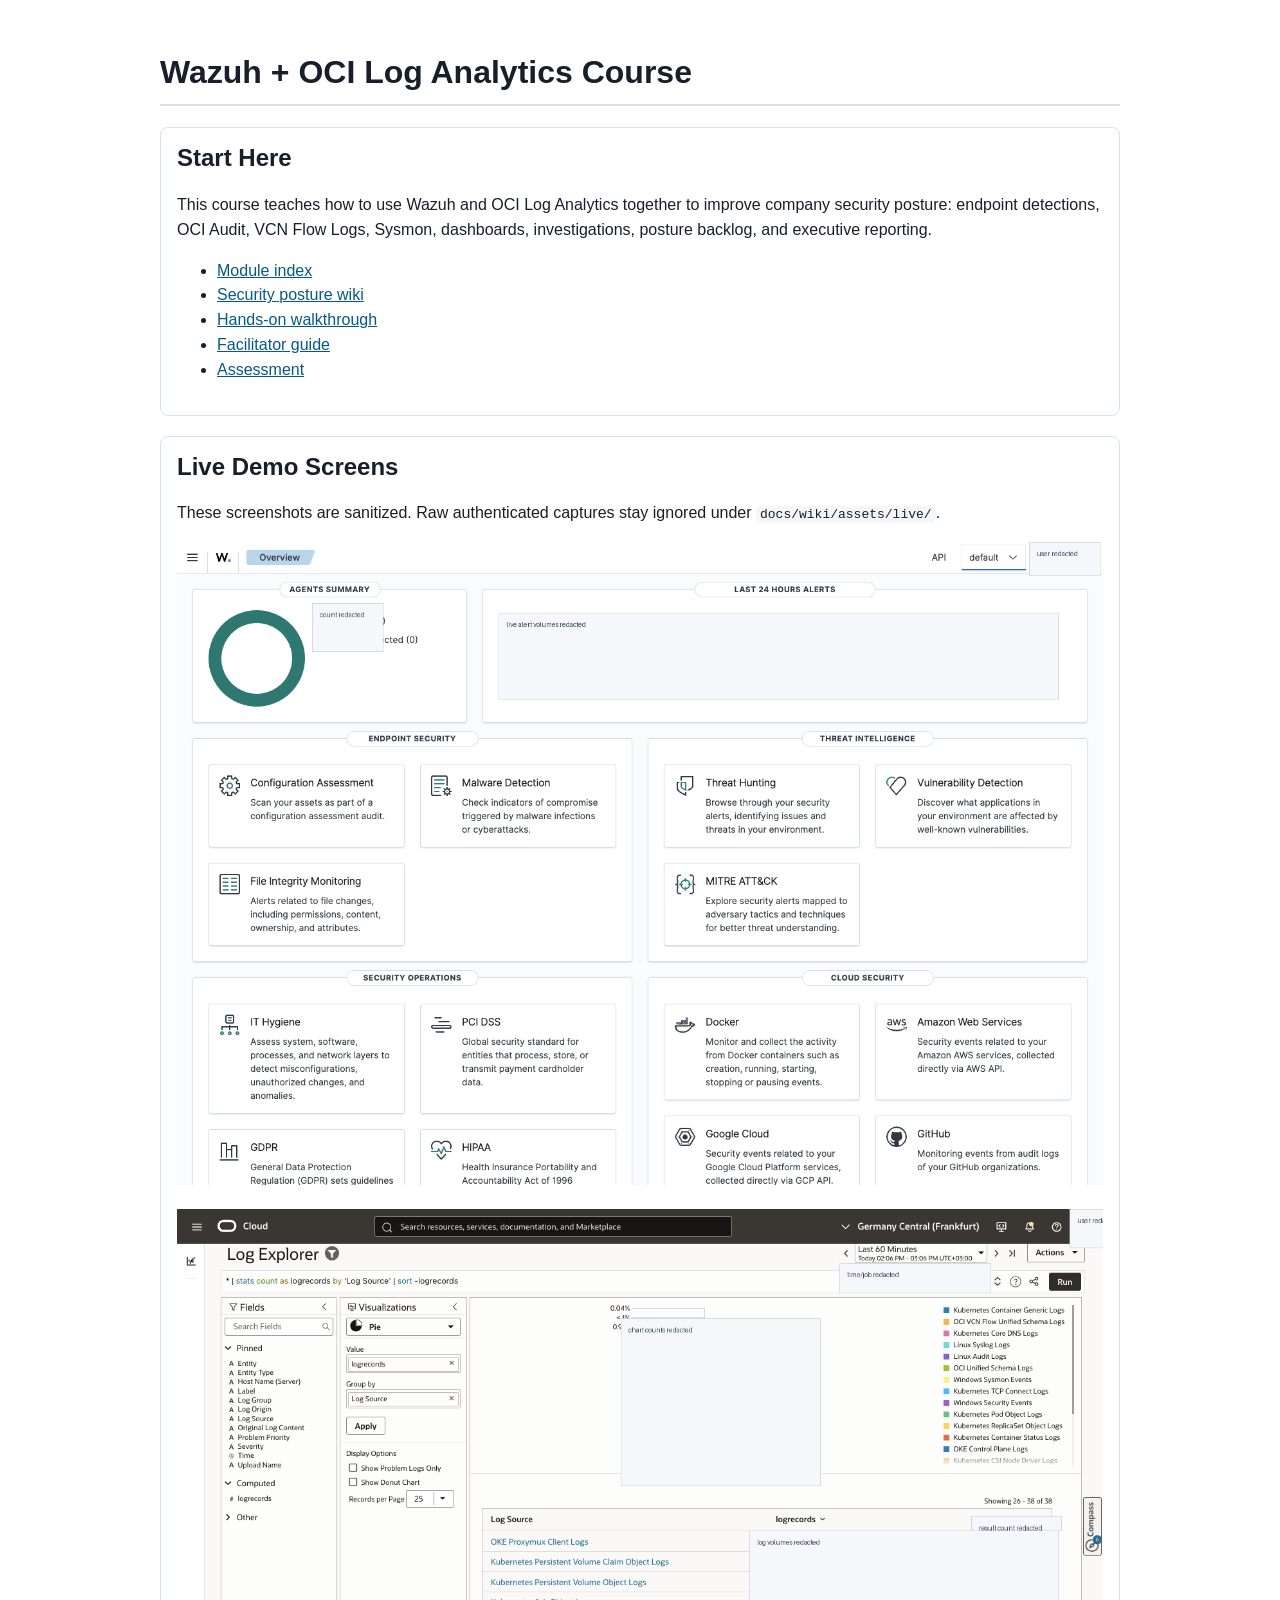
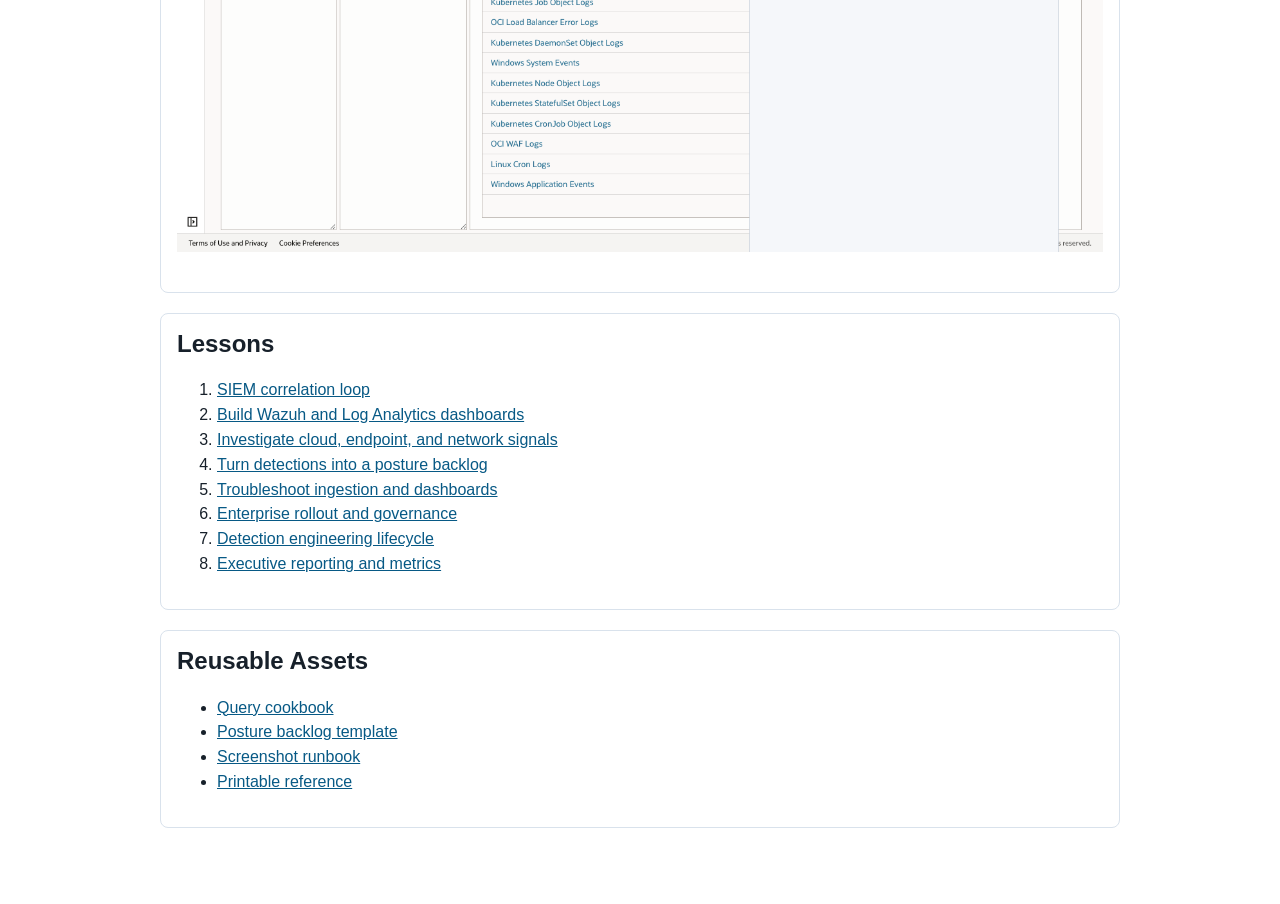
==== docs/wiki/index.html @ e7a0670d "docs: add teaching landing page and link validation" ====
<!doctype html>
<html lang="en">
<head>
  <meta charset="utf-8">
  <meta name="viewport" content="width=device-width, initial-scale=1">
  <title>Wazuh + OCI Log Analytics Course</title>
  <link rel="stylesheet" href="../../assets/teach.css">
</head>
<body>
  <h1>Wazuh + OCI Log Analytics Course</h1>

  <section class="module">
    <h2>Start Here</h2>
    <p>This course teaches how to use Wazuh and OCI Log Analytics together to improve company security posture: endpoint detections, OCI Audit, VCN Flow Logs, Sysmon, dashboards, investigations, posture backlog, and executive reporting.</p>
    <ul>
      <li><a href="WAZUH_LOG_ANALYTICS_MODULE_INDEX.md">Module index</a></li>
      <li><a href="WAZUH_LOG_ANALYTICS_SECURITY_POSTURE.md">Security posture wiki</a></li>
      <li><a href="WAZUH_LOG_ANALYTICS_HANDS_ON.md">Hands-on walkthrough</a></li>
      <li><a href="WAZUH_LOG_ANALYTICS_FACILITATOR_GUIDE.md">Facilitator guide</a></li>
      <li><a href="WAZUH_LOG_ANALYTICS_ASSESSMENT.md">Assessment</a></li>
    </ul>
  </section>

  <section class="module">
    <h2>Live Demo Screens</h2>
    <p>These screenshots are sanitized. Raw authenticated captures stay ignored under <code>docs/wiki/assets/live/</code>.</p>
    <p><img src="assets/wazuh-authenticated-overview-sanitized.png" alt="Authenticated Wazuh overview with live values redacted" width="100%"></p>
    <p><img src="assets/oci-log-analytics-explorer-sanitized.png" alt="OCI Log Analytics Explorer with live values redacted" width="100%"></p>
  </section>

  <section class="module">
    <h2>Lessons</h2>
    <ol>
      <li><a href="../../lessons/0001-siem-correlation-loop.html">SIEM correlation loop</a></li>
      <li><a href="../../lessons/0002-build-security-dashboards.html">Build Wazuh and Log Analytics dashboards</a></li>
      <li><a href="../../lessons/0003-investigate-cloud-endpoint-network.html">Investigate cloud, endpoint, and network signals</a></li>
      <li><a href="../../lessons/0004-turn-detections-into-posture-backlog.html">Turn detections into a posture backlog</a></li>
      <li><a href="../../lessons/0005-troubleshoot-ingestion-and-dashboards.html">Troubleshoot ingestion and dashboards</a></li>
      <li><a href="../../lessons/0006-enterprise-rollout-and-governance.html">Enterprise rollout and governance</a></li>
      <li><a href="../../lessons/0007-detection-engineering-lifecycle.html">Detection engineering lifecycle</a></li>
      <li><a href="../../lessons/0008-executive-reporting-and-metrics.html">Executive reporting and metrics</a></li>
    </ol>
  </section>

  <section class="module">
    <h2>Reusable Assets</h2>
    <ul>
      <li><a href="WAZUH_LOG_ANALYTICS_QUERY_COOKBOOK.md">Query cookbook</a></li>
      <li><a href="WAZUH_LOG_ANALYTICS_POSTURE_BACKLOG_TEMPLATE.md">Posture backlog template</a></li>
      <li><a href="WAZUH_LOG_ANALYTICS_SCREENSHOT_RUNBOOK.md">Screenshot runbook</a></li>
      <li><a href="../../reference/0001-wazuh-log-analytics-security-posture.html">Printable reference</a></li>
    </ul>
  </section>
</body>
</html>
---- assets/teach.css ----
body {
  color: #17202a;
  font-family: -apple-system, BlinkMacSystemFont, "Segoe UI", sans-serif;
  line-height: 1.55;
  margin: 0 auto;
  max-width: 960px;
  padding: 32px 20px 56px;
}

h1,
h2,
h3 {
  line-height: 1.2;
}

h1 {
  border-bottom: 2px solid #d9e2ec;
  padding-bottom: 12px;
}

a {
  color: #075985;
}

code,
pre {
  background: #f4f6f8;
  border-radius: 6px;
}

code {
  padding: 1px 4px;
}

pre {
  overflow-x: auto;
  padding: 14px;
}

.module,
.check,
.quiz {
  border: 1px solid #d9e2ec;
  border-radius: 8px;
  margin: 20px 0;
  padding: 16px;
}

.module h2,
.check h2,
.quiz h2 {
  margin-top: 0;
}

.quiz button {
  background: #0f766e;
  border: 0;
  border-radius: 6px;
  color: white;
  cursor: pointer;
  font-weight: 600;
  margin-top: 12px;
  padding: 8px 12px;
}

.answer {
  margin-top: 10px;
}

@media print {
  body {
    max-width: none;
    padding: 0;
  }

  a::after {
    content: " (" attr(href) ")";
    font-size: 0.9em;
  }
}
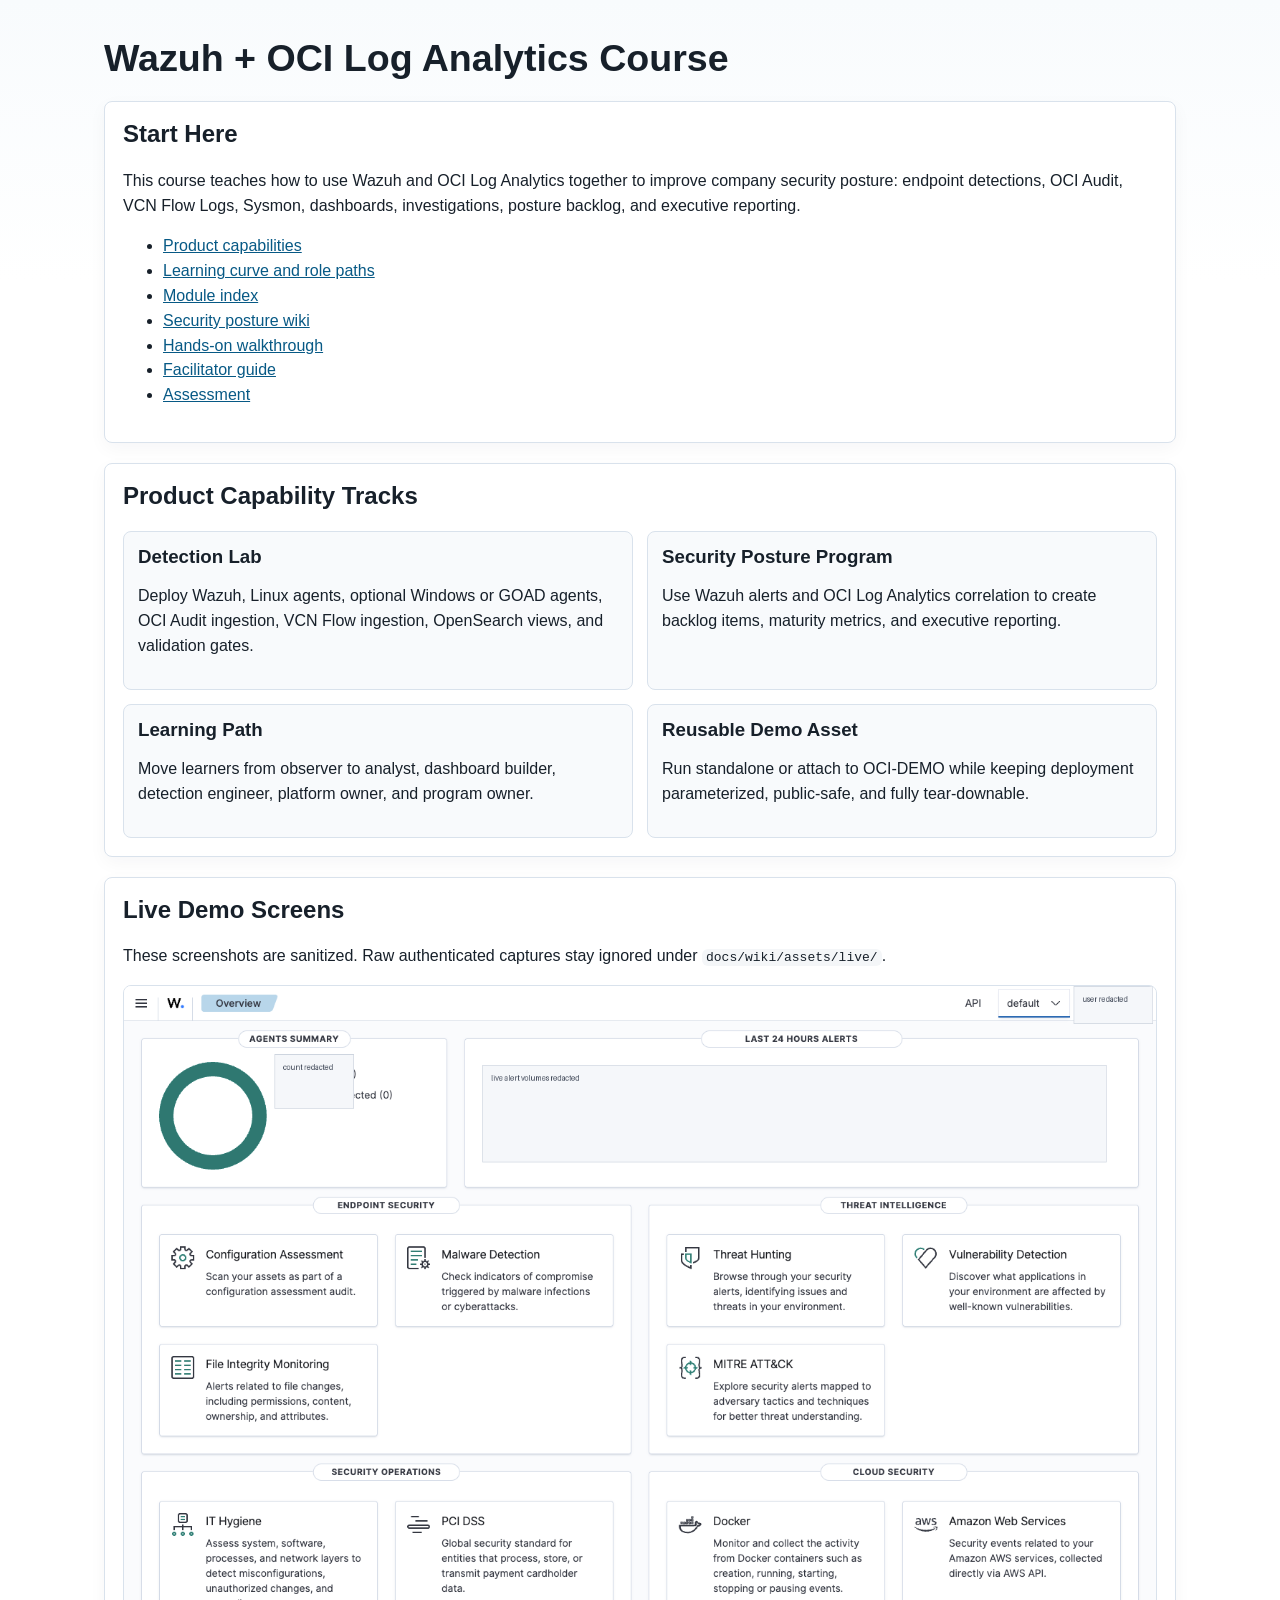
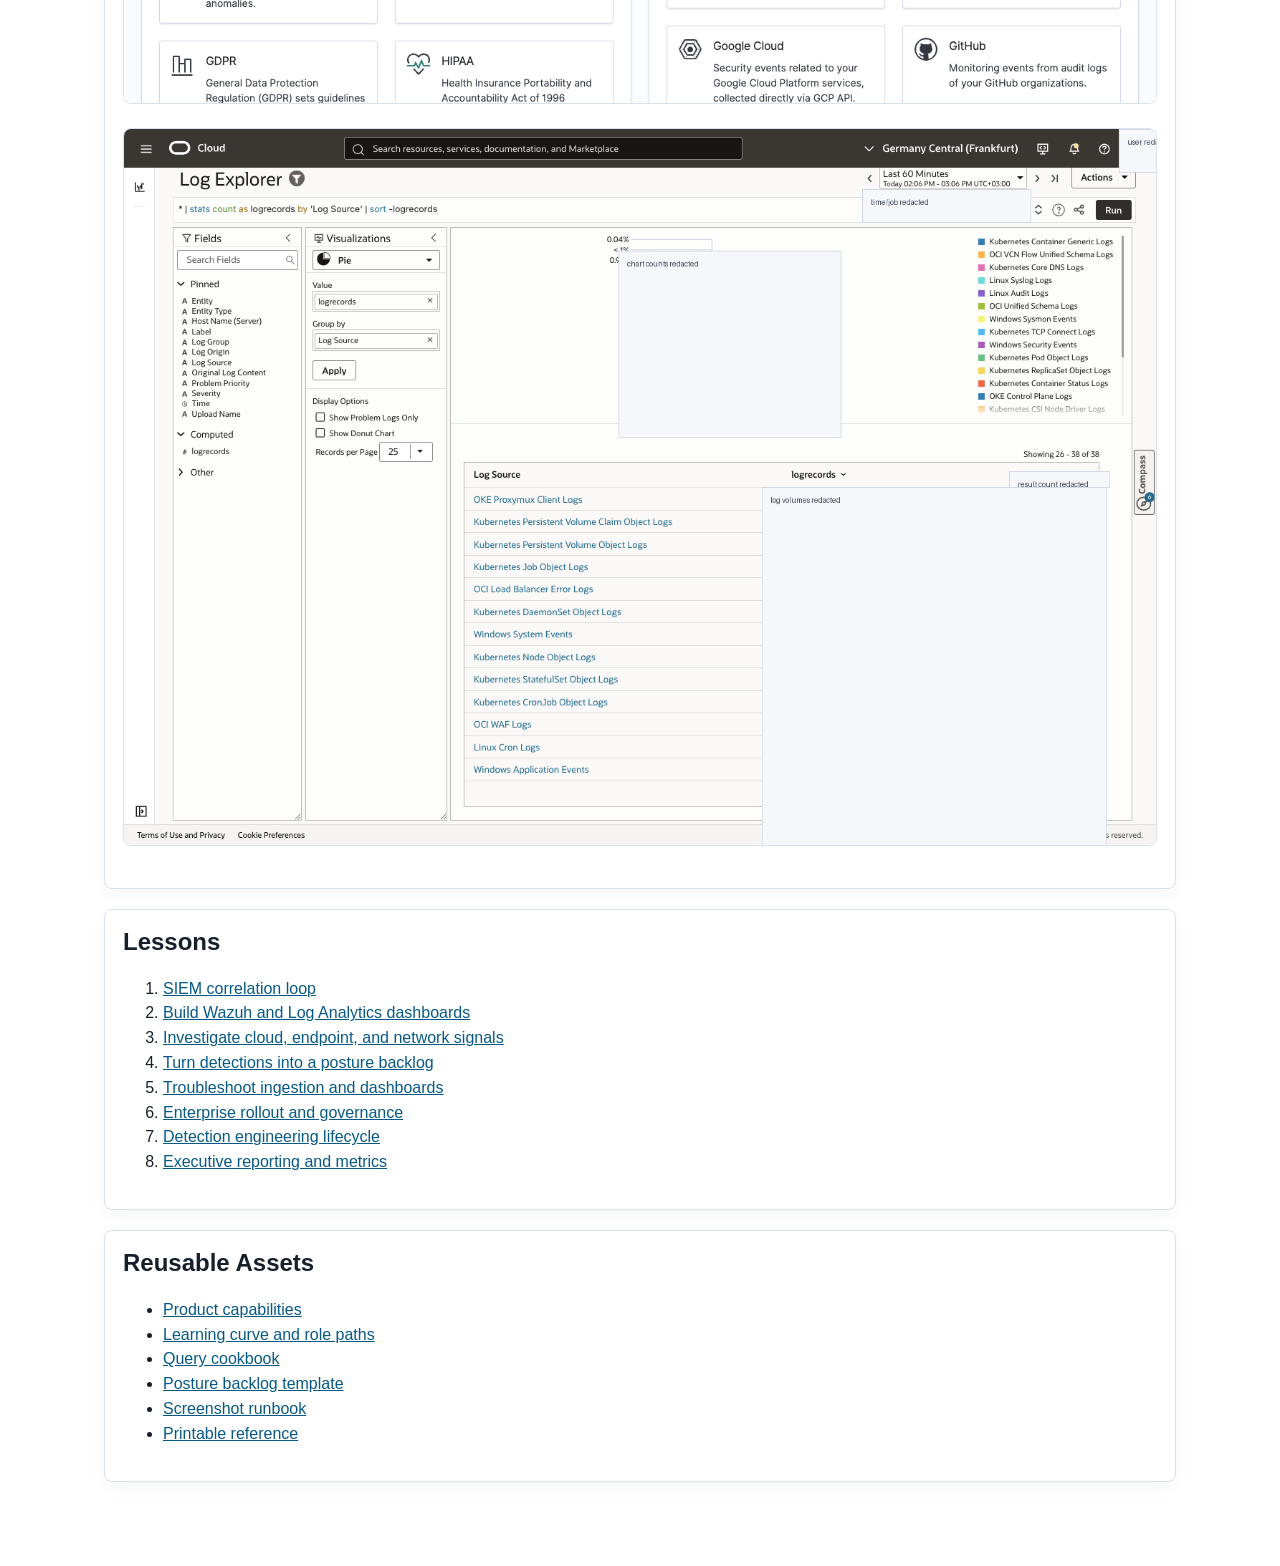
==== commit 43a3ae58: "docs: expand product capabilities and learning paths" ====
--- a/docs/wiki/index.html
+++ b/docs/wiki/index.html
@@ -13,12 +13,36 @@
     <h2>Start Here</h2>
     <p>This course teaches how to use Wazuh and OCI Log Analytics together to improve company security posture: endpoint detections, OCI Audit, VCN Flow Logs, Sysmon, dashboards, investigations, posture backlog, and executive reporting.</p>
     <ul>
+      <li><a href="WAZUH_LOG_ANALYTICS_PRODUCT_CAPABILITIES.md">Product capabilities</a></li>
+      <li><a href="WAZUH_LOG_ANALYTICS_LEARNING_CURVE.md">Learning curve and role paths</a></li>
       <li><a href="WAZUH_LOG_ANALYTICS_MODULE_INDEX.md">Module index</a></li>
       <li><a href="WAZUH_LOG_ANALYTICS_SECURITY_POSTURE.md">Security posture wiki</a></li>
       <li><a href="WAZUH_LOG_ANALYTICS_HANDS_ON.md">Hands-on walkthrough</a></li>
       <li><a href="WAZUH_LOG_ANALYTICS_FACILITATOR_GUIDE.md">Facilitator guide</a></li>
       <li><a href="WAZUH_LOG_ANALYTICS_ASSESSMENT.md">Assessment</a></li>
     </ul>
+  </section>
+
+  <section class="module">
+    <h2>Product Capability Tracks</h2>
+    <div class="dashboard-grid">
+      <div class="evidence-card">
+        <h3>Detection Lab</h3>
+        <p>Deploy Wazuh, Linux agents, optional Windows or GOAD agents, OCI Audit ingestion, VCN Flow ingestion, OpenSearch views, and validation gates.</p>
+      </div>
+      <div class="evidence-card">
+        <h3>Security Posture Program</h3>
+        <p>Use Wazuh alerts and OCI Log Analytics correlation to create backlog items, maturity metrics, and executive reporting.</p>
+      </div>
+      <div class="evidence-card">
+        <h3>Learning Path</h3>
+        <p>Move learners from observer to analyst, dashboard builder, detection engineer, platform owner, and program owner.</p>
+      </div>
+      <div class="evidence-card">
+        <h3>Reusable Demo Asset</h3>
+        <p>Run standalone or attach to OCI-DEMO while keeping deployment parameterized, public-safe, and fully tear-downable.</p>
+      </div>
+    </div>
   </section>
 
   <section class="module">
@@ -45,6 +69,8 @@
   <section class="module">
     <h2>Reusable Assets</h2>
     <ul>
+      <li><a href="WAZUH_LOG_ANALYTICS_PRODUCT_CAPABILITIES.md">Product capabilities</a></li>
+      <li><a href="WAZUH_LOG_ANALYTICS_LEARNING_CURVE.md">Learning curve and role paths</a></li>
       <li><a href="WAZUH_LOG_ANALYTICS_QUERY_COOKBOOK.md">Query cookbook</a></li>
       <li><a href="WAZUH_LOG_ANALYTICS_POSTURE_BACKLOG_TEMPLATE.md">Posture backlog template</a></li>
       <li><a href="WAZUH_LOG_ANALYTICS_SCREENSHOT_RUNBOOK.md">Screenshot runbook</a></li>
--- a/assets/teach.css
+++ b/assets/teach.css
@@ -1,10 +1,17 @@
+* {
+  box-sizing: border-box;
+}
+
 body {
+  background:
+    linear-gradient(180deg, #f8fbfd 0%, #ffffff 280px),
+    #ffffff;
   color: #17202a;
   font-family: -apple-system, BlinkMacSystemFont, "Segoe UI", sans-serif;
   line-height: 1.55;
   margin: 0 auto;
-  max-width: 960px;
-  padding: 32px 20px 56px;
+  max-width: 1120px;
+  padding: 36px 24px 64px;
 }
 
 h1,
@@ -14,8 +21,12 @@
 }
 
 h1 {
-  border-bottom: 2px solid #d9e2ec;
-  padding-bottom: 12px;
+  border-bottom: 0;
+  font-size: 2.35rem;
+  letter-spacing: 0;
+  margin: 0 0 14px;
+  max-width: 980px;
+  padding-bottom: 0;
 }
 
 a {
@@ -33,8 +44,186 @@
 }
 
 pre {
+  border: 1px solid #d9e2ec;
   overflow-x: auto;
   padding: 14px;
+}
+
+table {
+  border-collapse: collapse;
+  margin: 16px 0;
+  width: 100%;
+}
+
+td,
+th {
+  border-bottom: 1px solid #d9e2ec;
+  padding: 10px 12px;
+  text-align: left;
+  vertical-align: top;
+}
+
+th {
+  background: #f8fafc;
+  color: #334155;
+  font-size: 0.9rem;
+}
+
+img {
+  border: 1px solid #d9e2ec;
+  border-radius: 8px;
+  max-width: 100%;
+}
+
+.lead {
+  color: #334155;
+  font-size: 1.14rem;
+  max-width: 900px;
+}
+
+.kicker {
+  color: #0f766e;
+  font-size: 0.78rem;
+  font-weight: 750;
+  letter-spacing: 0.08em;
+  margin: 0 0 10px;
+  text-transform: uppercase;
+}
+
+.lesson-hero {
+  background: #ffffff;
+  border: 1px solid #d9e2ec;
+  border-radius: 10px;
+  box-shadow: 0 12px 30px rgba(15, 23, 42, 0.08);
+  margin: 0 0 24px;
+  padding: 24px;
+}
+
+.lesson-meta,
+.objective-grid,
+.dashboard-grid,
+.two-column {
+  display: grid;
+  gap: 14px;
+}
+
+.lesson-meta {
+  grid-template-columns: repeat(4, minmax(0, 1fr));
+  margin: 18px 0 0;
+}
+
+.meta-item,
+.objective,
+.metric,
+.evidence-card {
+  background: #f8fafc;
+  border: 1px solid #d9e2ec;
+  border-radius: 8px;
+  padding: 14px;
+}
+
+.meta-item strong,
+.metric strong {
+  color: #0f172a;
+  display: block;
+  font-size: 0.82rem;
+  margin-bottom: 4px;
+}
+
+.meta-item span,
+.metric span {
+  color: #475569;
+}
+
+.objective-grid {
+  grid-template-columns: repeat(3, minmax(0, 1fr));
+}
+
+.dashboard-grid,
+.two-column {
+  grid-template-columns: repeat(2, minmax(0, 1fr));
+}
+
+.objective,
+.evidence-card {
+  min-height: 112px;
+}
+
+.objective h3,
+.evidence-card h3 {
+  margin: 0 0 8px;
+}
+
+.flow {
+  align-items: stretch;
+  display: grid;
+  gap: 10px;
+  grid-template-columns: repeat(5, minmax(0, 1fr));
+  margin: 16px 0;
+}
+
+.flow-step {
+  background: #ffffff;
+  border: 1px solid #cbd5e1;
+  border-radius: 8px;
+  min-height: 96px;
+  padding: 12px;
+  position: relative;
+}
+
+.flow-step::after {
+  color: #0f766e;
+  content: "->";
+  font-weight: 800;
+  position: absolute;
+  right: -14px;
+  top: 34px;
+}
+
+.flow-step:last-child::after {
+  content: "";
+}
+
+.flow-step strong {
+  color: #0f172a;
+  display: block;
+  margin-bottom: 4px;
+}
+
+.badge-row {
+  display: flex;
+  flex-wrap: wrap;
+  gap: 8px;
+  margin: 14px 0;
+}
+
+.badge {
+  background: #ecfeff;
+  border: 1px solid #a5f3fc;
+  border-radius: 999px;
+  color: #155e75;
+  font-size: 0.84rem;
+  font-weight: 650;
+  padding: 5px 10px;
+}
+
+.callout {
+  background: #fff7ed;
+  border: 1px solid #fed7aa;
+  border-radius: 8px;
+  margin: 16px 0;
+  padding: 14px 16px;
+}
+
+.callout strong {
+  color: #9a3412;
+}
+
+.deliverable {
+  background: #ecfdf5;
+  border: 1px solid #a7f3d0;
+  border-radius: 8px;
+  padding: 14px 16px;
 }
 
 .module,
@@ -42,14 +231,26 @@
 .quiz {
   border: 1px solid #d9e2ec;
   border-radius: 8px;
+  background: #ffffff;
+  box-shadow: 0 6px 18px rgba(15, 23, 42, 0.04);
   margin: 20px 0;
-  padding: 16px;
+  padding: 18px;
 }
 
 .module h2,
 .check h2,
 .quiz h2 {
   margin-top: 0;
+}
+
+.check {
+  border-color: #93c5fd;
+  background: #eff6ff;
+}
+
+.quiz {
+  border-color: #99f6e4;
+  background: #f0fdfa;
 }
 
 .quiz button {
@@ -67,6 +268,33 @@
   margin-top: 10px;
 }
 
+.small {
+  color: #64748b;
+  font-size: 0.9rem;
+}
+
+@media (max-width: 800px) {
+  body {
+    padding: 22px 14px 42px;
+  }
+
+  h1 {
+    font-size: 1.75rem;
+  }
+
+  .lesson-meta,
+  .objective-grid,
+  .dashboard-grid,
+  .two-column,
+  .flow {
+    grid-template-columns: 1fr;
+  }
+
+  .flow-step::after {
+    content: "";
+  }
+}
+
 @media print {
   body {
     max-width: none;
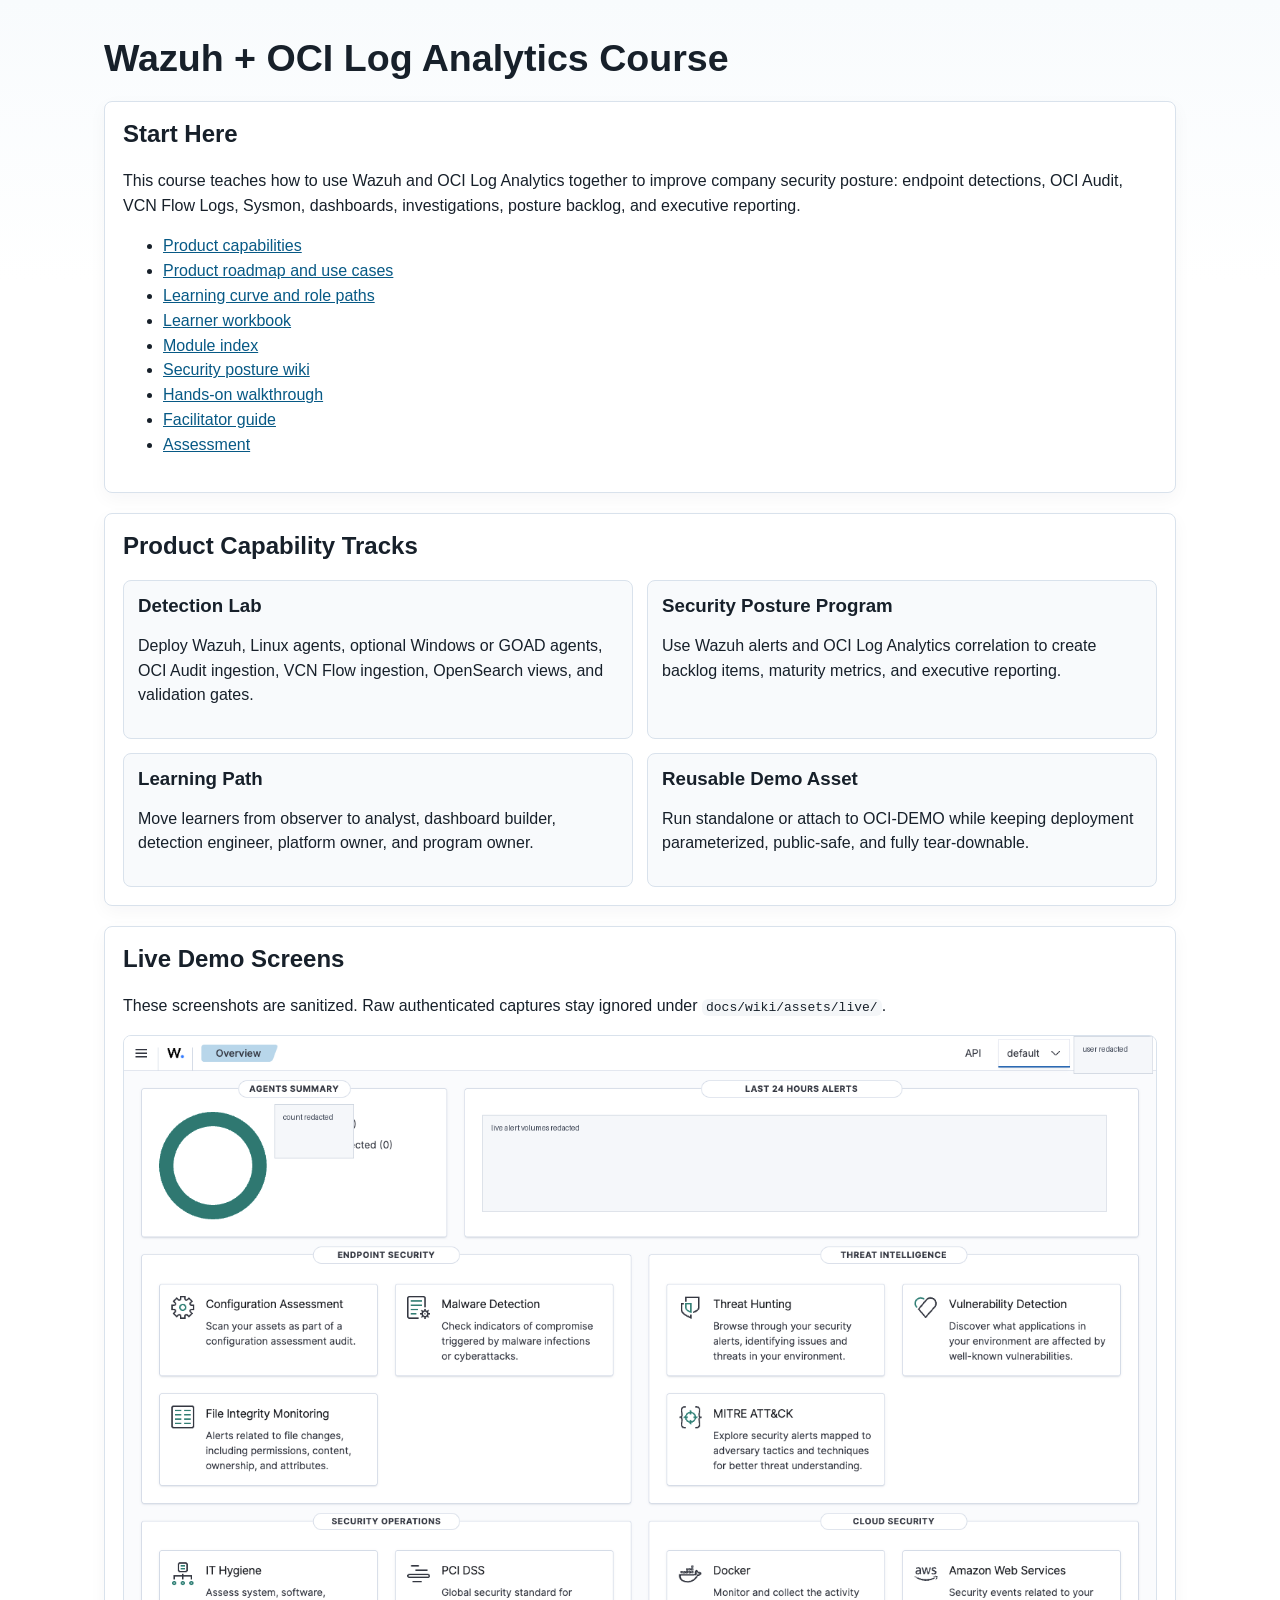
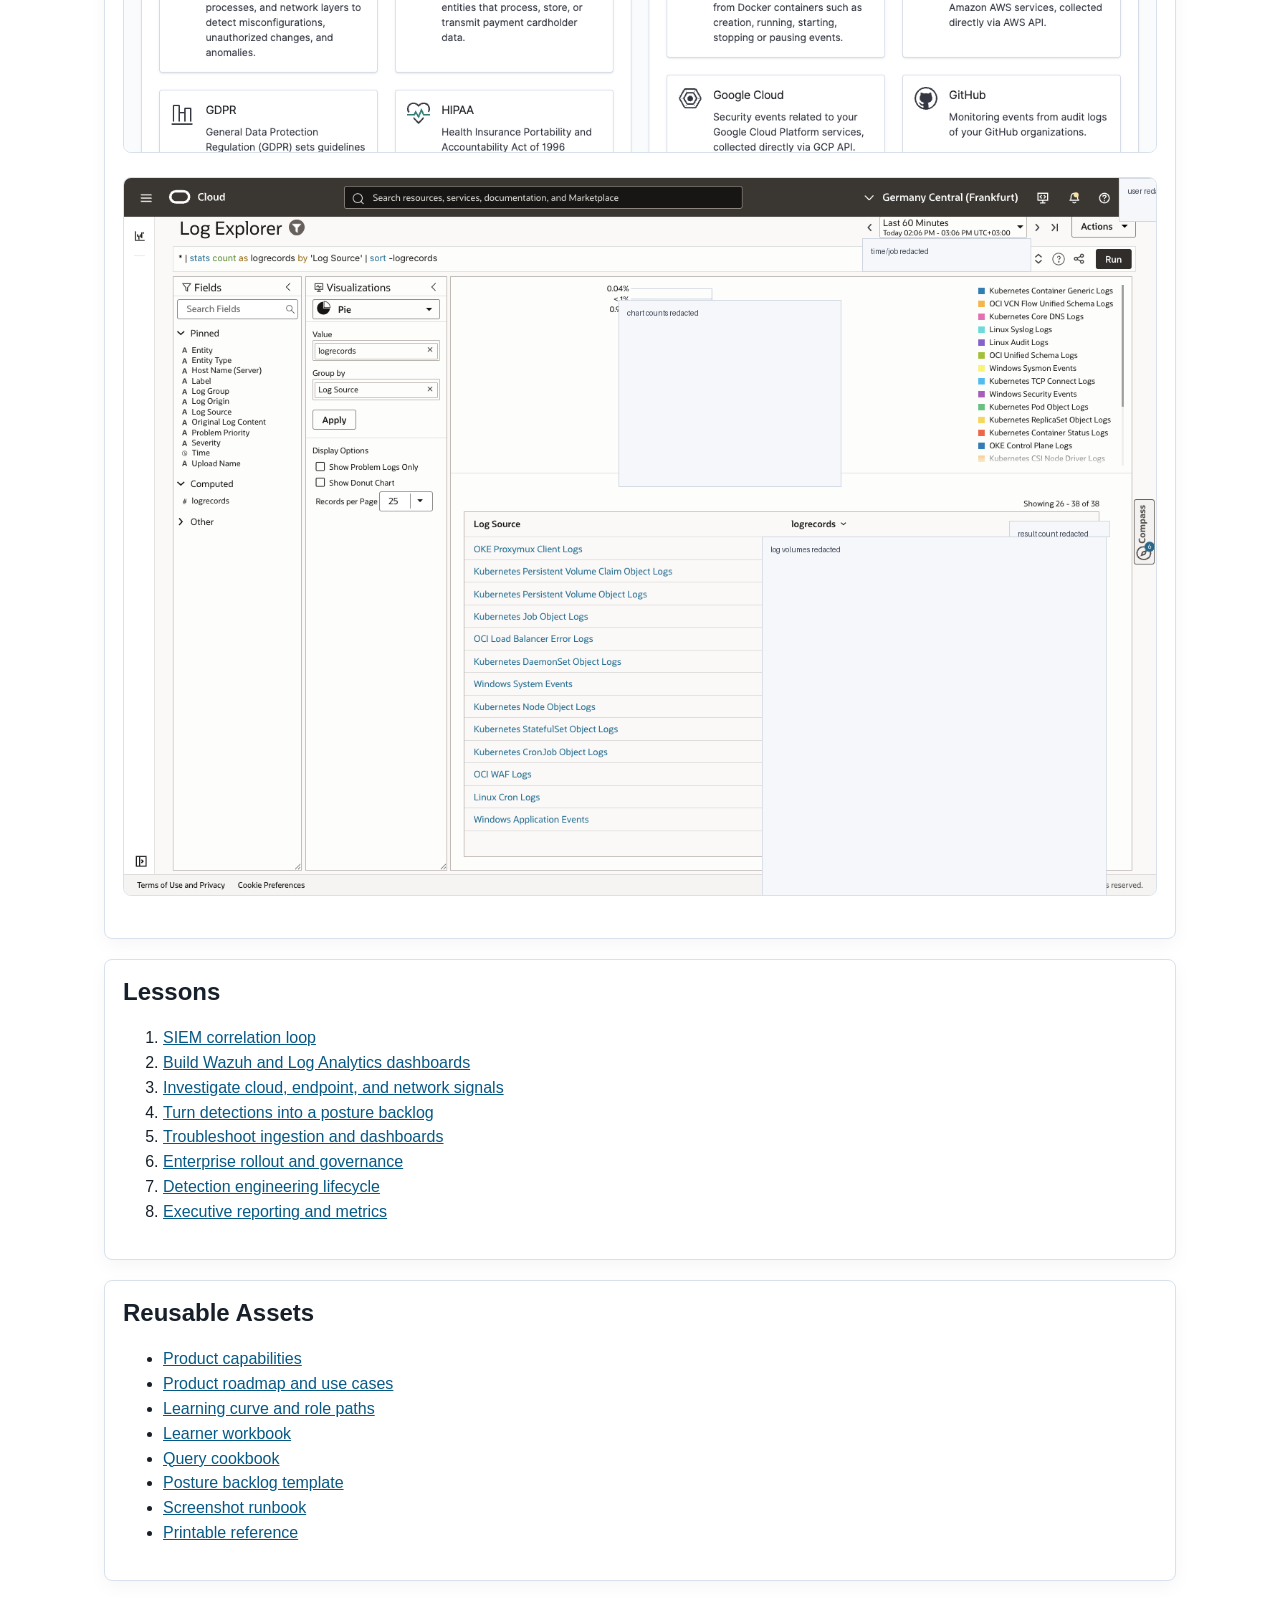
==== commit 887f5bad: "docs: add product roadmap and learner workbook" ====
--- a/docs/wiki/index.html
+++ b/docs/wiki/index.html
@@ -14,7 +14,9 @@
     <p>This course teaches how to use Wazuh and OCI Log Analytics together to improve company security posture: endpoint detections, OCI Audit, VCN Flow Logs, Sysmon, dashboards, investigations, posture backlog, and executive reporting.</p>
     <ul>
       <li><a href="WAZUH_LOG_ANALYTICS_PRODUCT_CAPABILITIES.md">Product capabilities</a></li>
+      <li><a href="WAZUH_LOG_ANALYTICS_PRODUCT_ROADMAP.md">Product roadmap and use cases</a></li>
       <li><a href="WAZUH_LOG_ANALYTICS_LEARNING_CURVE.md">Learning curve and role paths</a></li>
+      <li><a href="WAZUH_LOG_ANALYTICS_LEARNER_WORKBOOK.md">Learner workbook</a></li>
       <li><a href="WAZUH_LOG_ANALYTICS_MODULE_INDEX.md">Module index</a></li>
       <li><a href="WAZUH_LOG_ANALYTICS_SECURITY_POSTURE.md">Security posture wiki</a></li>
       <li><a href="WAZUH_LOG_ANALYTICS_HANDS_ON.md">Hands-on walkthrough</a></li>
@@ -70,7 +72,9 @@
     <h2>Reusable Assets</h2>
     <ul>
       <li><a href="WAZUH_LOG_ANALYTICS_PRODUCT_CAPABILITIES.md">Product capabilities</a></li>
+      <li><a href="WAZUH_LOG_ANALYTICS_PRODUCT_ROADMAP.md">Product roadmap and use cases</a></li>
       <li><a href="WAZUH_LOG_ANALYTICS_LEARNING_CURVE.md">Learning curve and role paths</a></li>
+      <li><a href="WAZUH_LOG_ANALYTICS_LEARNER_WORKBOOK.md">Learner workbook</a></li>
       <li><a href="WAZUH_LOG_ANALYTICS_QUERY_COOKBOOK.md">Query cookbook</a></li>
       <li><a href="WAZUH_LOG_ANALYTICS_POSTURE_BACKLOG_TEMPLATE.md">Posture backlog template</a></li>
       <li><a href="WAZUH_LOG_ANALYTICS_SCREENSHOT_RUNBOOK.md">Screenshot runbook</a></li>
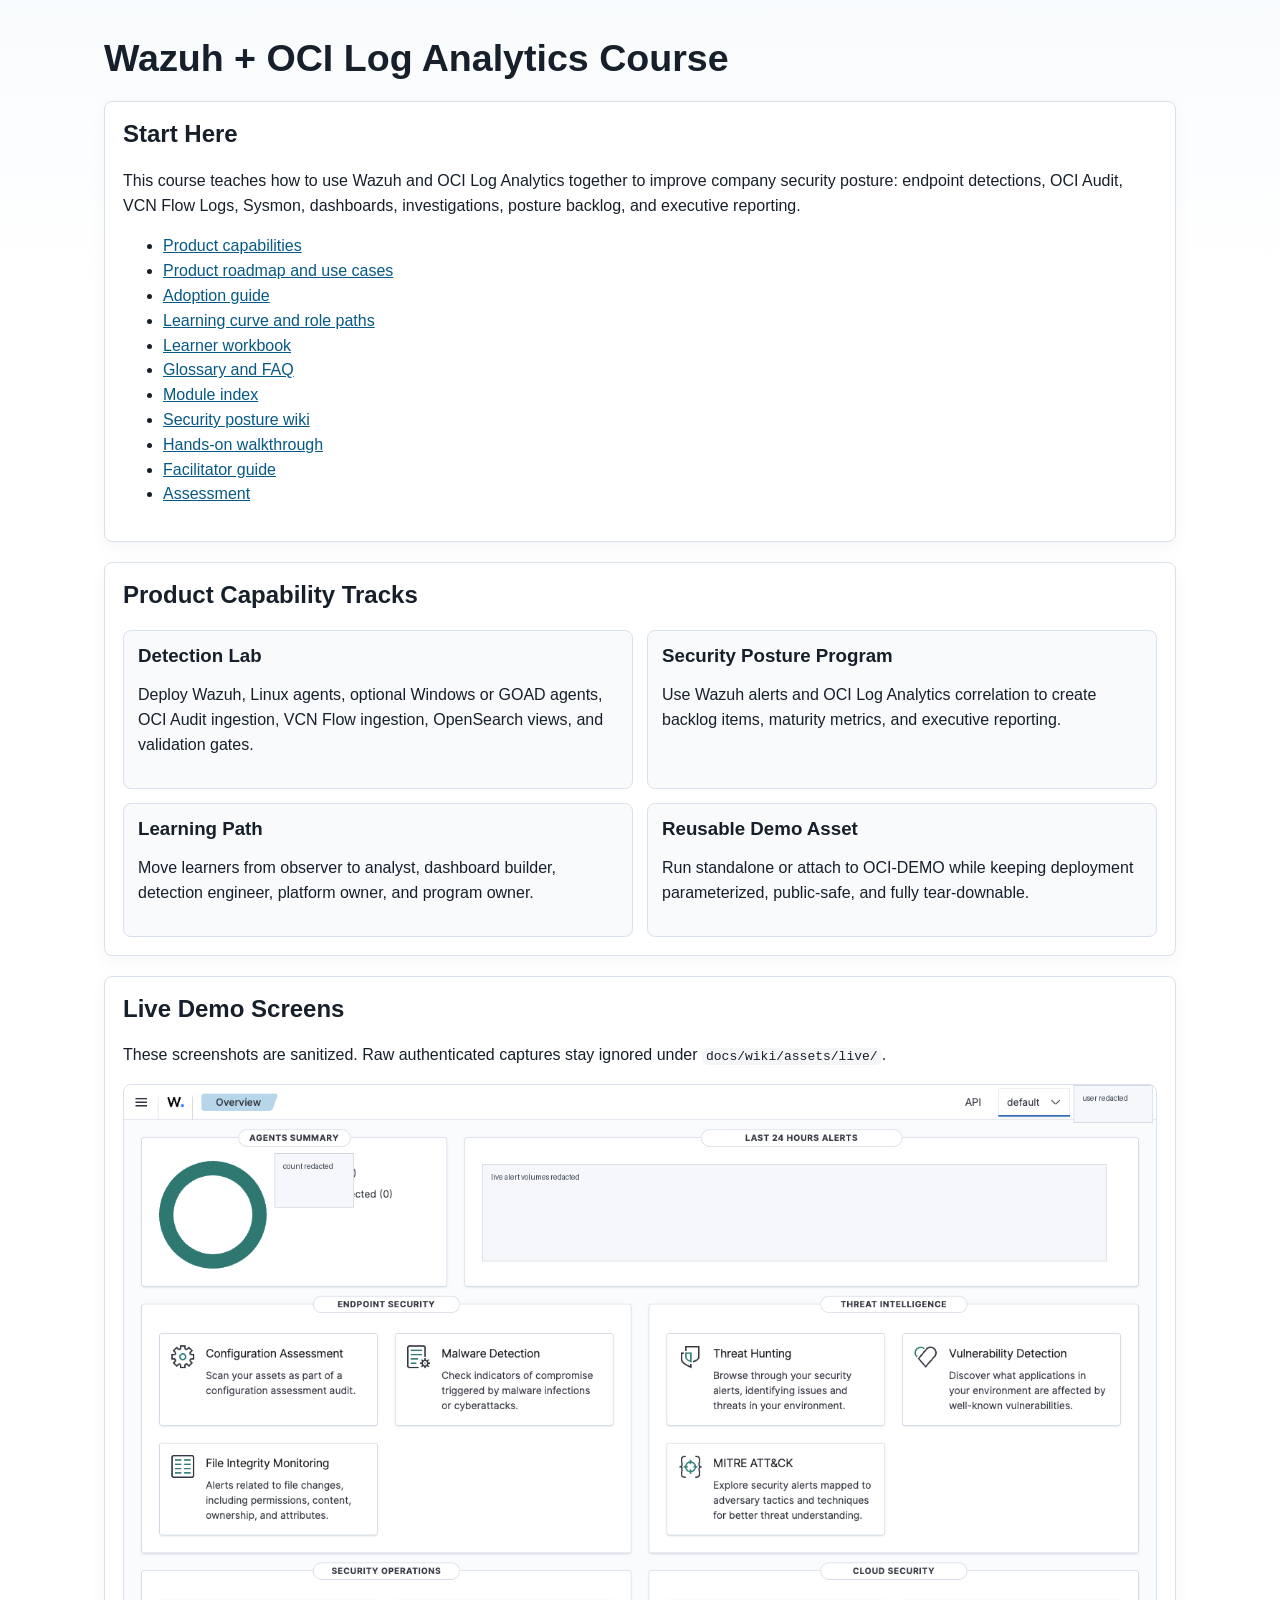
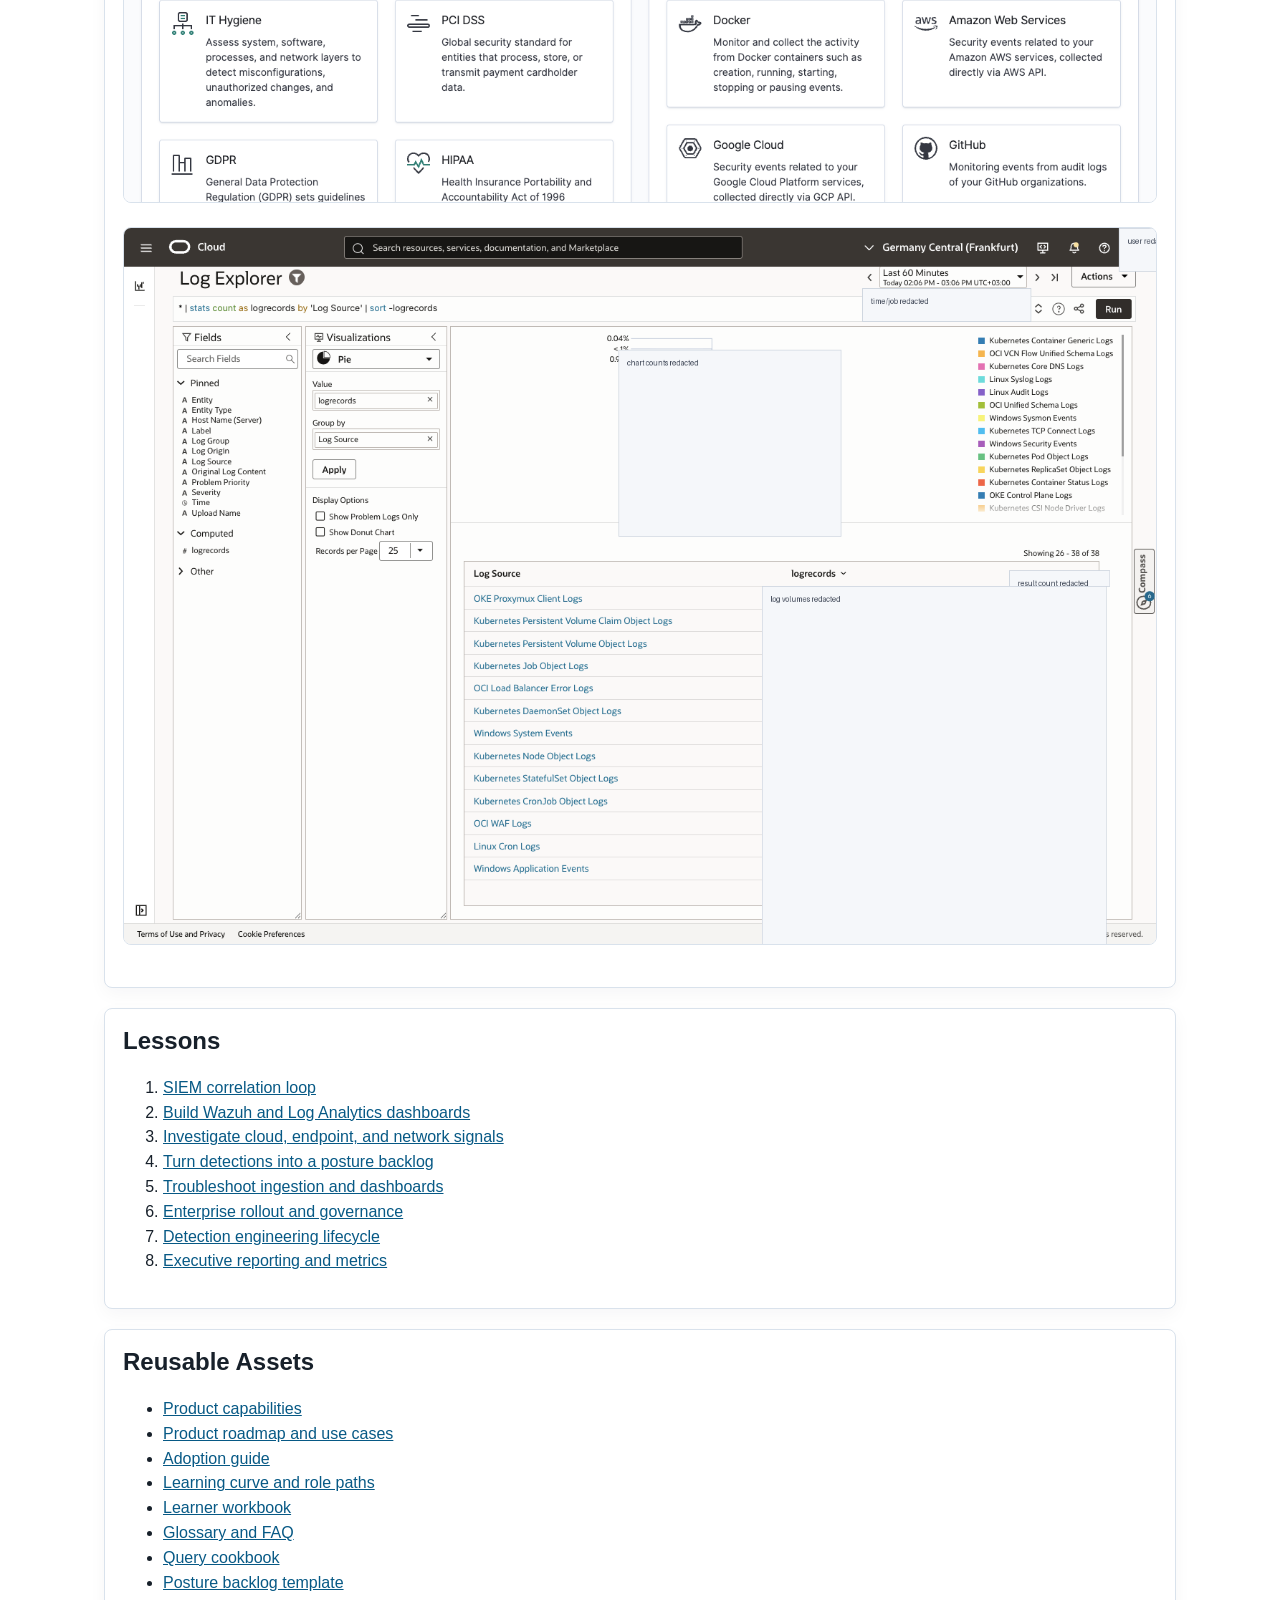
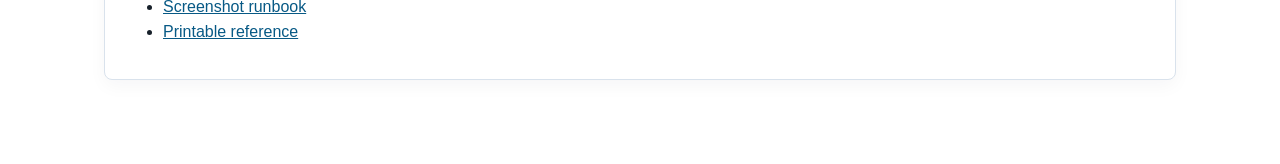
==== commit 3285d924: "docs: add adoption guide and glossary faq" ====
--- a/docs/wiki/index.html
+++ b/docs/wiki/index.html
@@ -15,8 +15,10 @@
     <ul>
       <li><a href="WAZUH_LOG_ANALYTICS_PRODUCT_CAPABILITIES.md">Product capabilities</a></li>
       <li><a href="WAZUH_LOG_ANALYTICS_PRODUCT_ROADMAP.md">Product roadmap and use cases</a></li>
+      <li><a href="WAZUH_LOG_ANALYTICS_ADOPTION_GUIDE.md">Adoption guide</a></li>
       <li><a href="WAZUH_LOG_ANALYTICS_LEARNING_CURVE.md">Learning curve and role paths</a></li>
       <li><a href="WAZUH_LOG_ANALYTICS_LEARNER_WORKBOOK.md">Learner workbook</a></li>
+      <li><a href="WAZUH_LOG_ANALYTICS_GLOSSARY_FAQ.md">Glossary and FAQ</a></li>
       <li><a href="WAZUH_LOG_ANALYTICS_MODULE_INDEX.md">Module index</a></li>
       <li><a href="WAZUH_LOG_ANALYTICS_SECURITY_POSTURE.md">Security posture wiki</a></li>
       <li><a href="WAZUH_LOG_ANALYTICS_HANDS_ON.md">Hands-on walkthrough</a></li>
@@ -73,8 +75,10 @@
     <ul>
       <li><a href="WAZUH_LOG_ANALYTICS_PRODUCT_CAPABILITIES.md">Product capabilities</a></li>
       <li><a href="WAZUH_LOG_ANALYTICS_PRODUCT_ROADMAP.md">Product roadmap and use cases</a></li>
+      <li><a href="WAZUH_LOG_ANALYTICS_ADOPTION_GUIDE.md">Adoption guide</a></li>
       <li><a href="WAZUH_LOG_ANALYTICS_LEARNING_CURVE.md">Learning curve and role paths</a></li>
       <li><a href="WAZUH_LOG_ANALYTICS_LEARNER_WORKBOOK.md">Learner workbook</a></li>
+      <li><a href="WAZUH_LOG_ANALYTICS_GLOSSARY_FAQ.md">Glossary and FAQ</a></li>
       <li><a href="WAZUH_LOG_ANALYTICS_QUERY_COOKBOOK.md">Query cookbook</a></li>
       <li><a href="WAZUH_LOG_ANALYTICS_POSTURE_BACKLOG_TEMPLATE.md">Posture backlog template</a></li>
       <li><a href="WAZUH_LOG_ANALYTICS_SCREENSHOT_RUNBOOK.md">Screenshot runbook</a></li>
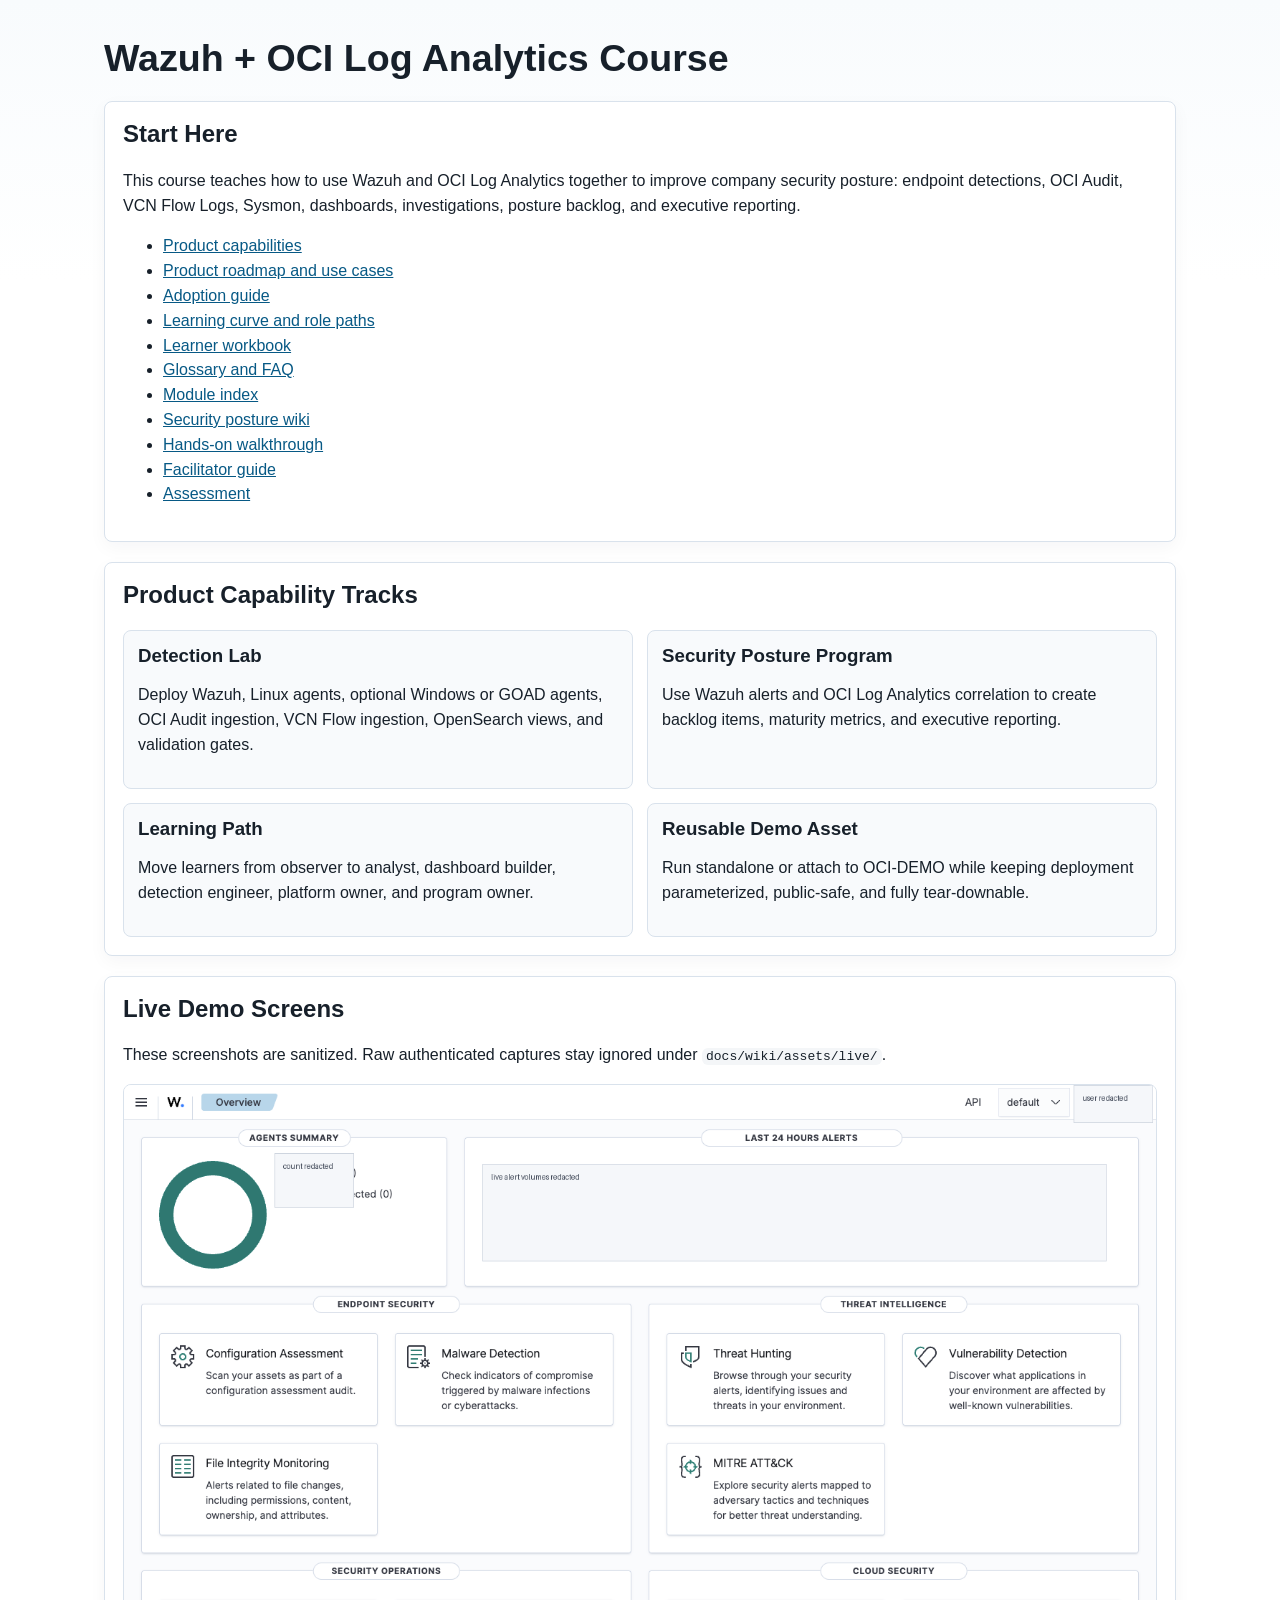
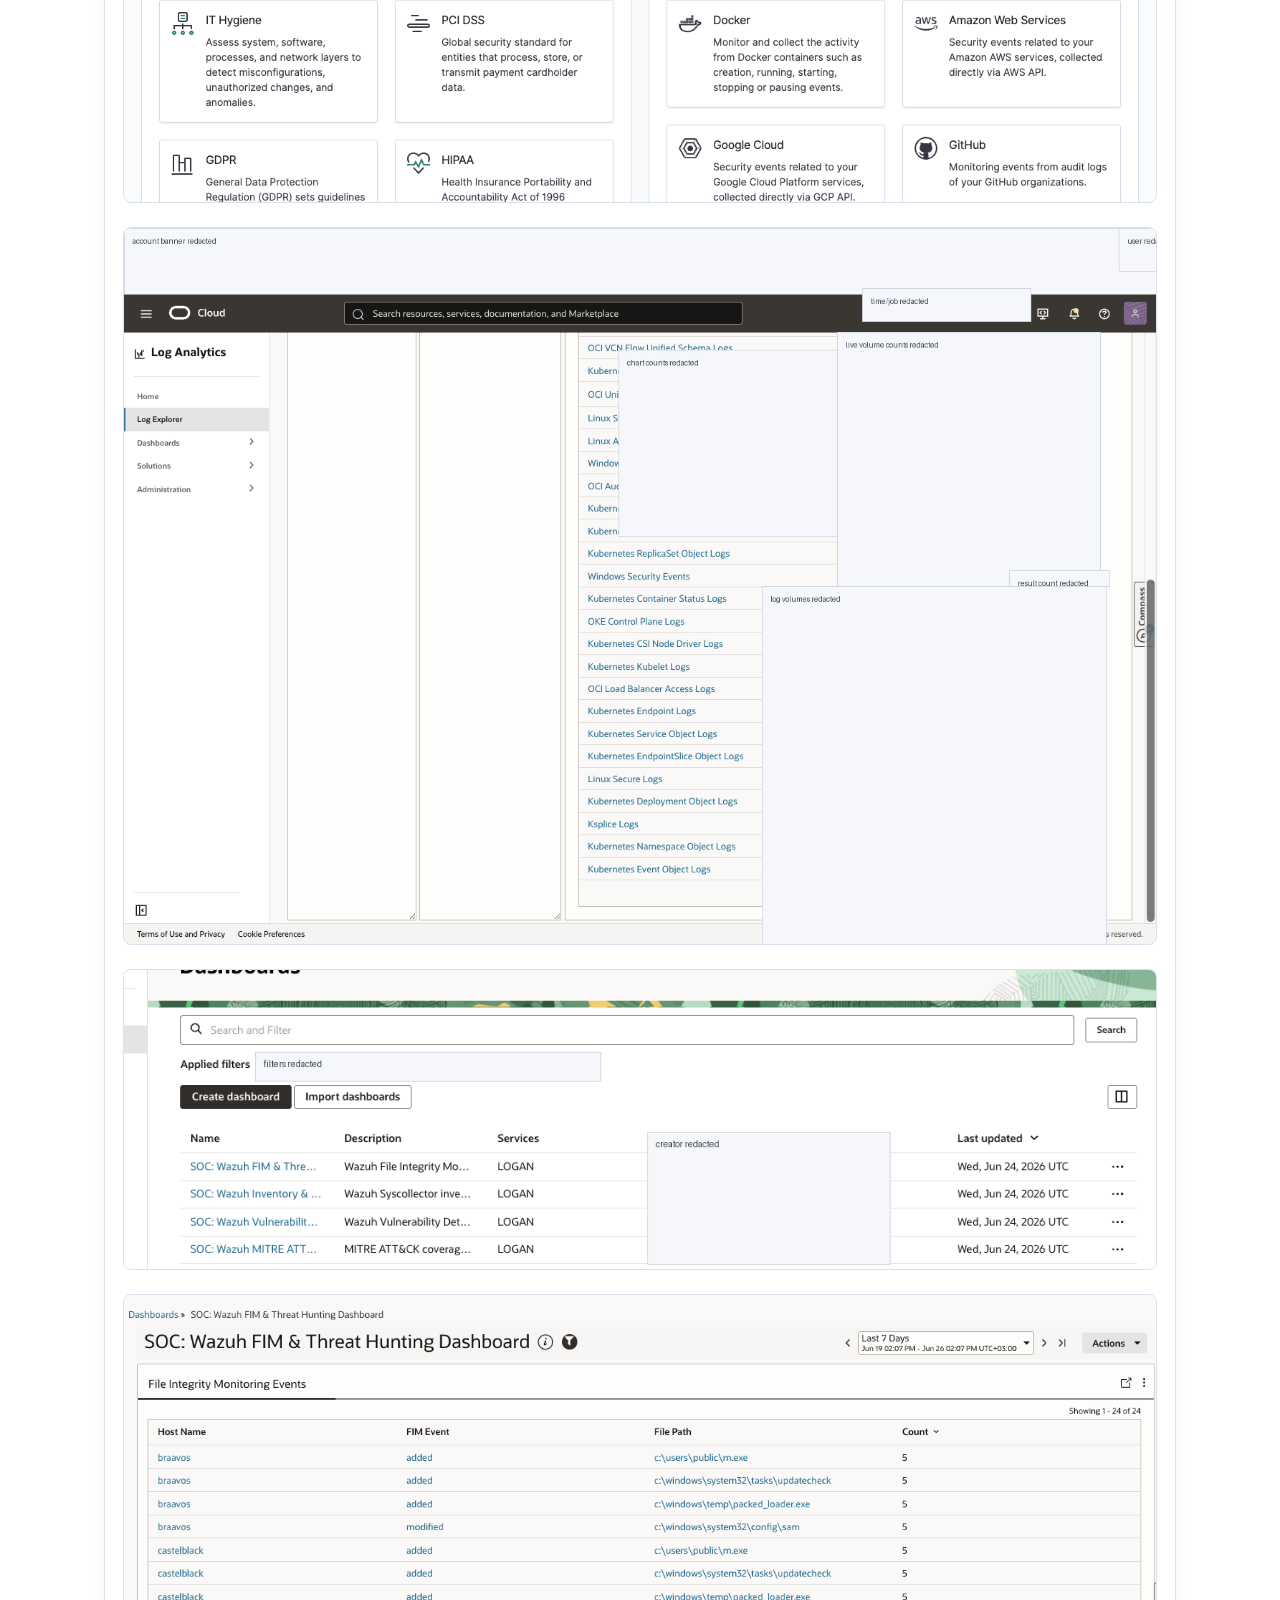
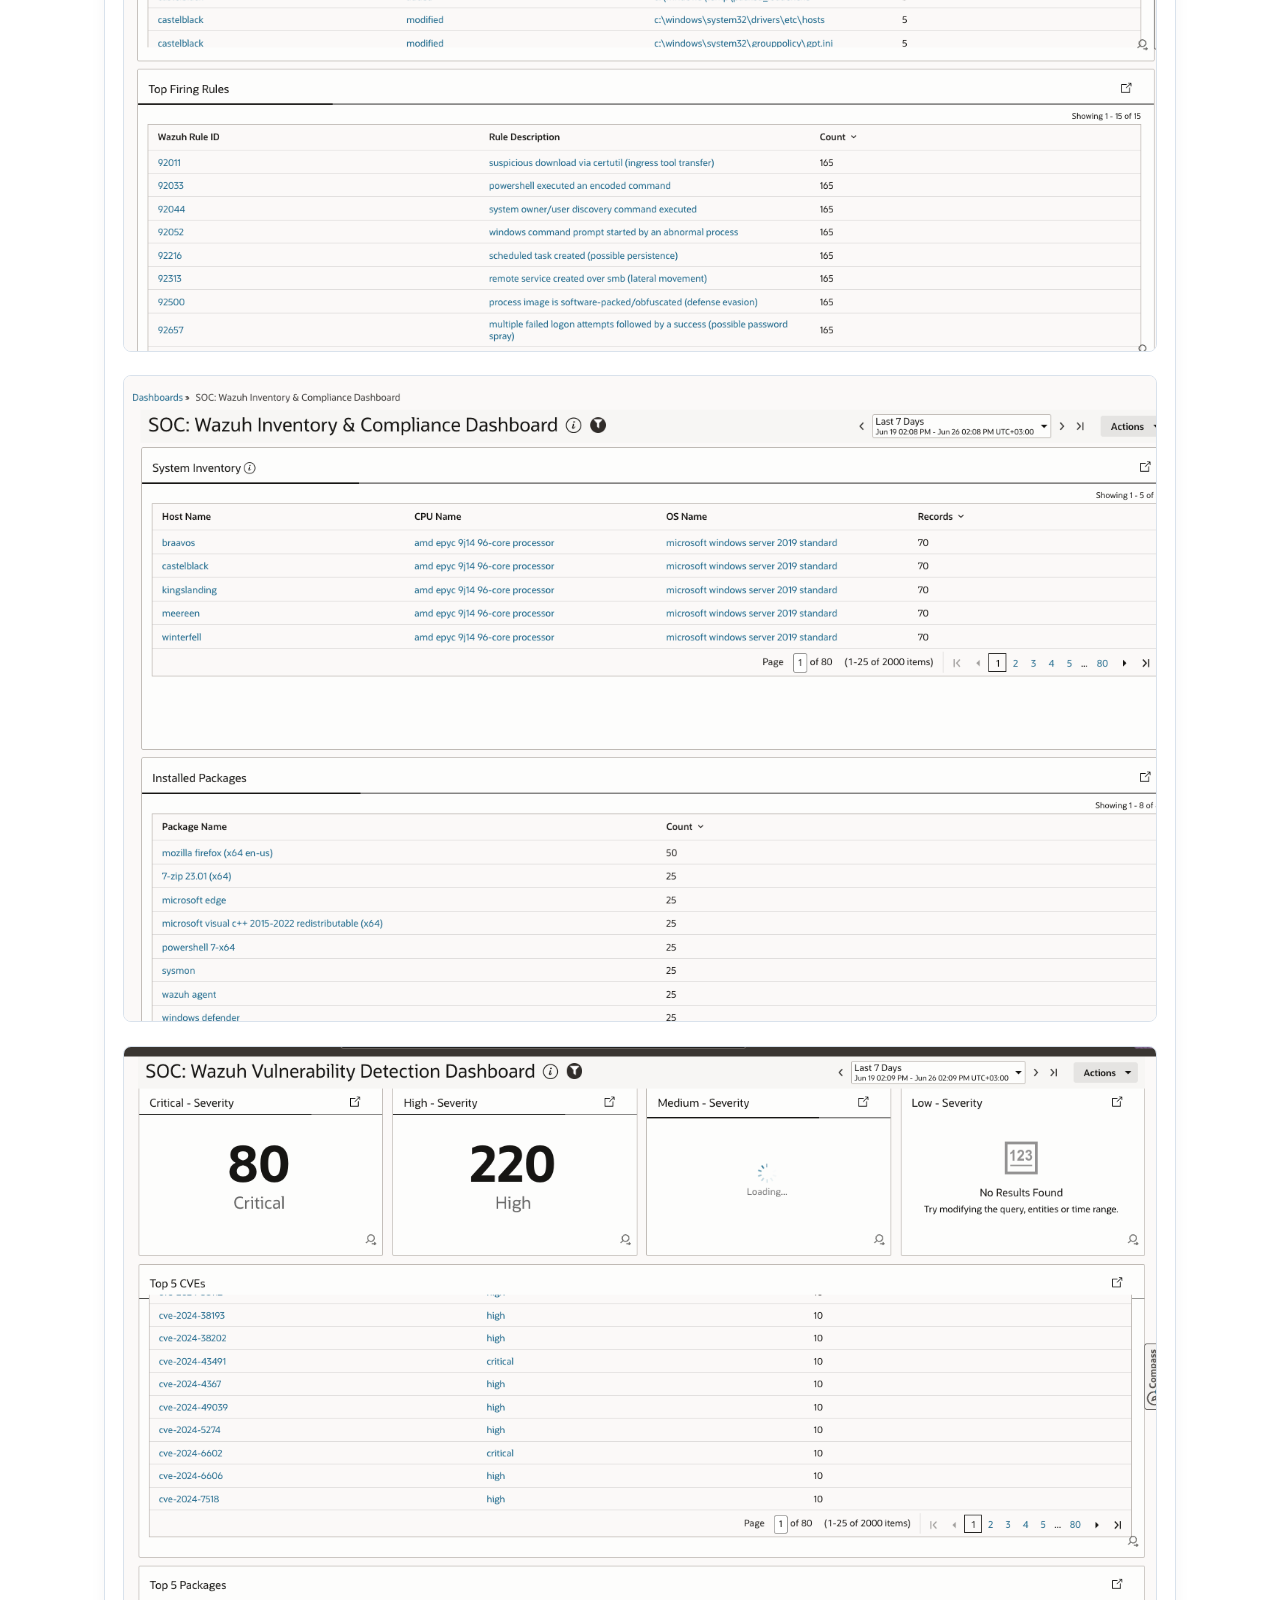
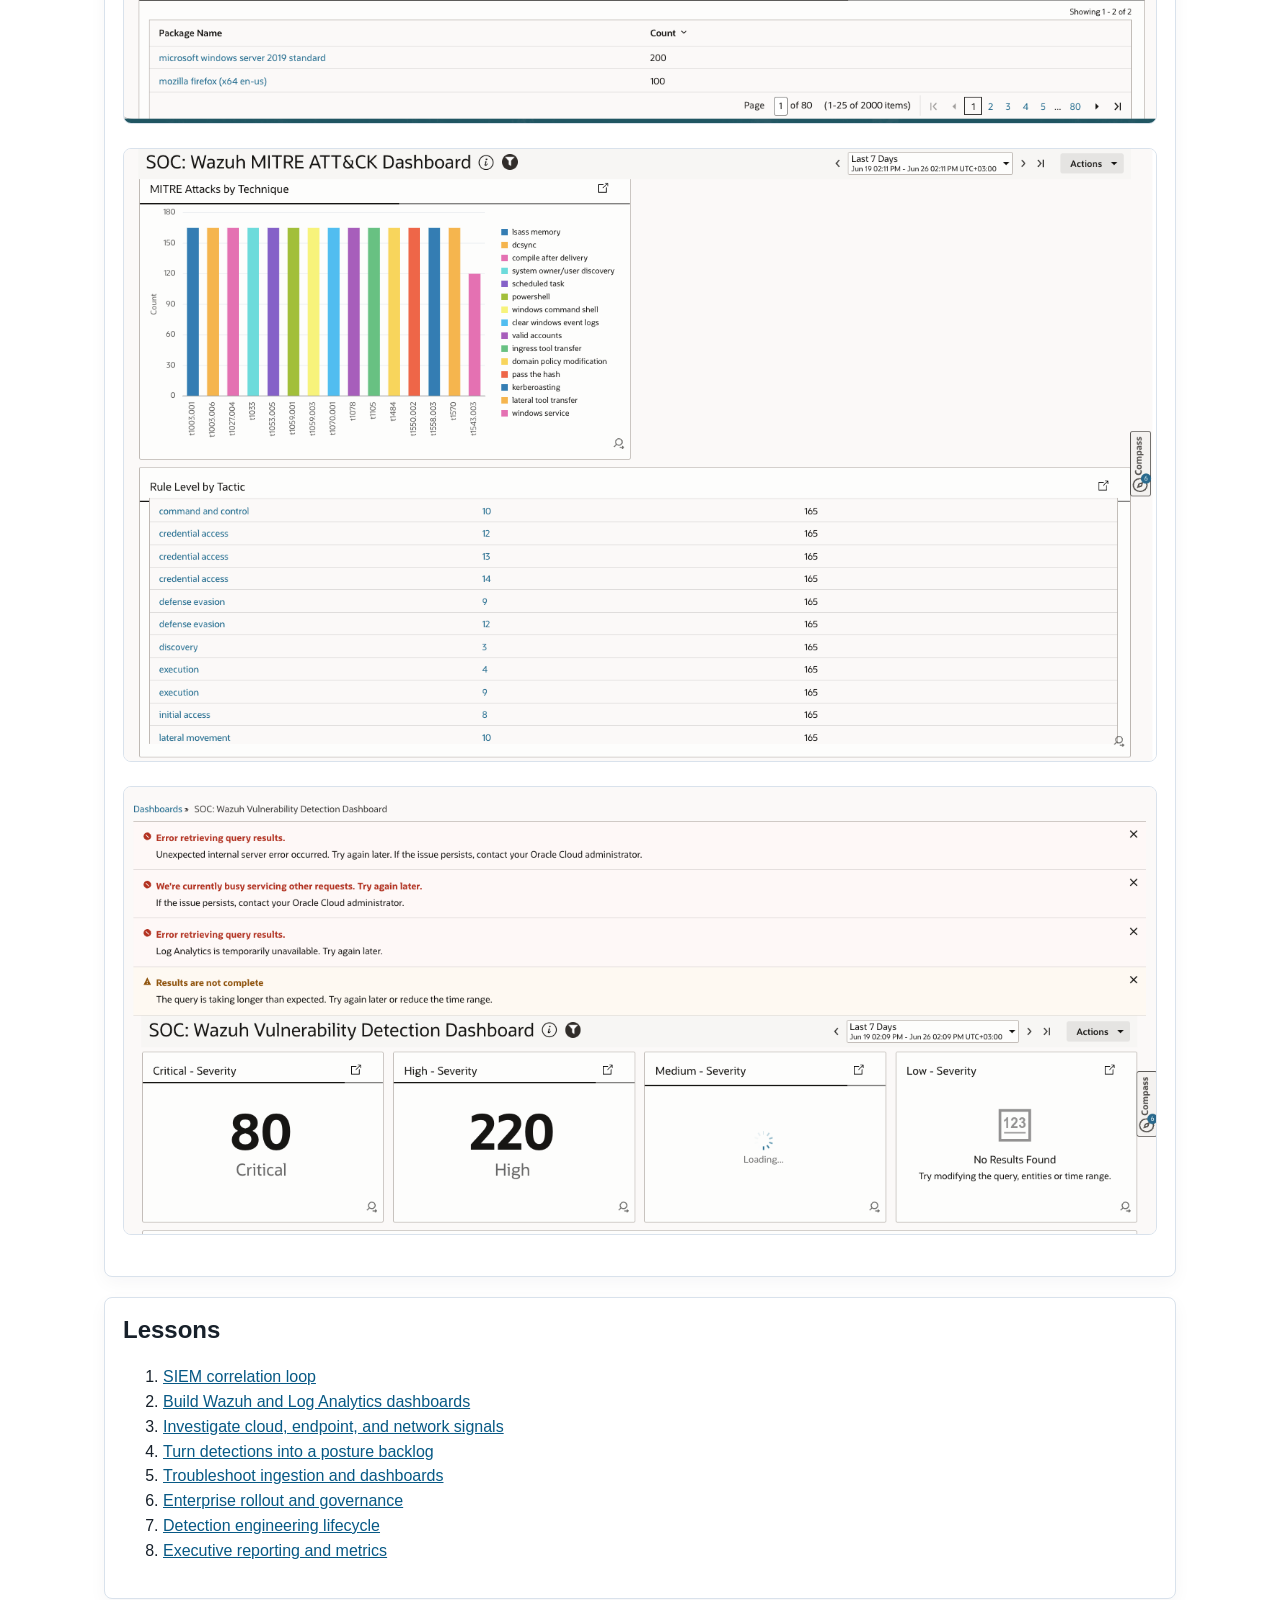
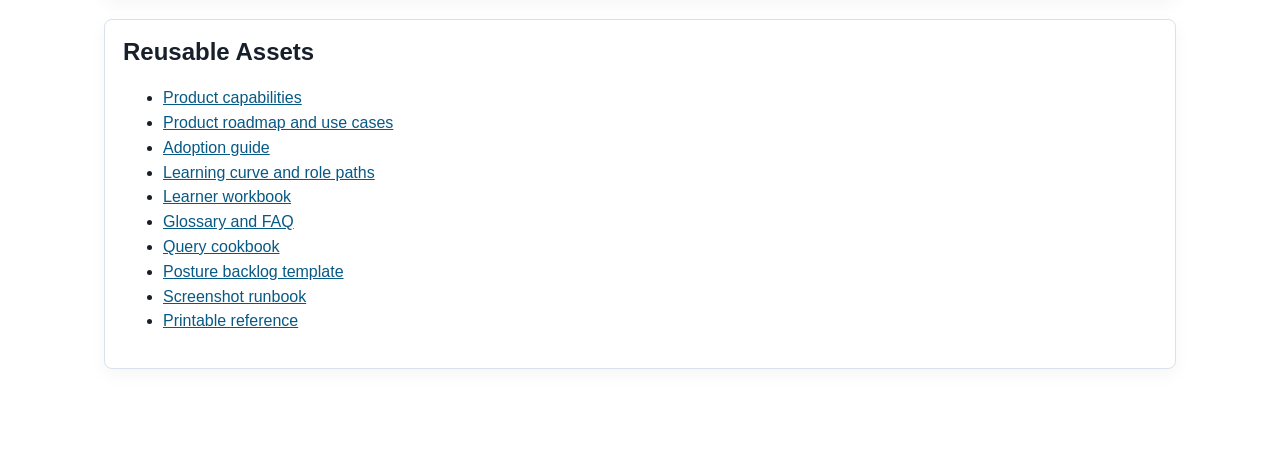
==== commit 13937c7a: "feat: validate log analytics freshness" ====
--- a/docs/wiki/index.html
+++ b/docs/wiki/index.html
@@ -54,6 +54,12 @@
     <p>These screenshots are sanitized. Raw authenticated captures stay ignored under <code>docs/wiki/assets/live/</code>.</p>
     <p><img src="assets/wazuh-authenticated-overview-sanitized.png" alt="Authenticated Wazuh overview with live values redacted" width="100%"></p>
     <p><img src="assets/oci-log-analytics-explorer-sanitized.png" alt="OCI Log Analytics Explorer with live values redacted" width="100%"></p>
+    <p><img src="assets/logan-dashboard-list.png" alt="OCI Log Analytics Logan dashboard list with sensitive fields redacted" width="100%"></p>
+    <p><img src="assets/logan-wazuh-fim-threat-hunting.png" alt="Logan Wazuh FIM and threat hunting dashboard" width="100%"></p>
+    <p><img src="assets/logan-wazuh-inventory-compliance-top.png" alt="Logan Wazuh inventory and compliance dashboard" width="100%"></p>
+    <p><img src="assets/logan-wazuh-vulnerability-severity.png" alt="Logan Wazuh vulnerability severity dashboard" width="100%"></p>
+    <p><img src="assets/logan-wazuh-mitre-techniques.png" alt="Logan Wazuh MITRE ATT&CK dashboard" width="100%"></p>
+    <p><img src="assets/logan-dashboard-query-errors.png" alt="OCI Log Analytics dashboard query error state" width="100%"></p>
   </section>
 
   <section class="module">
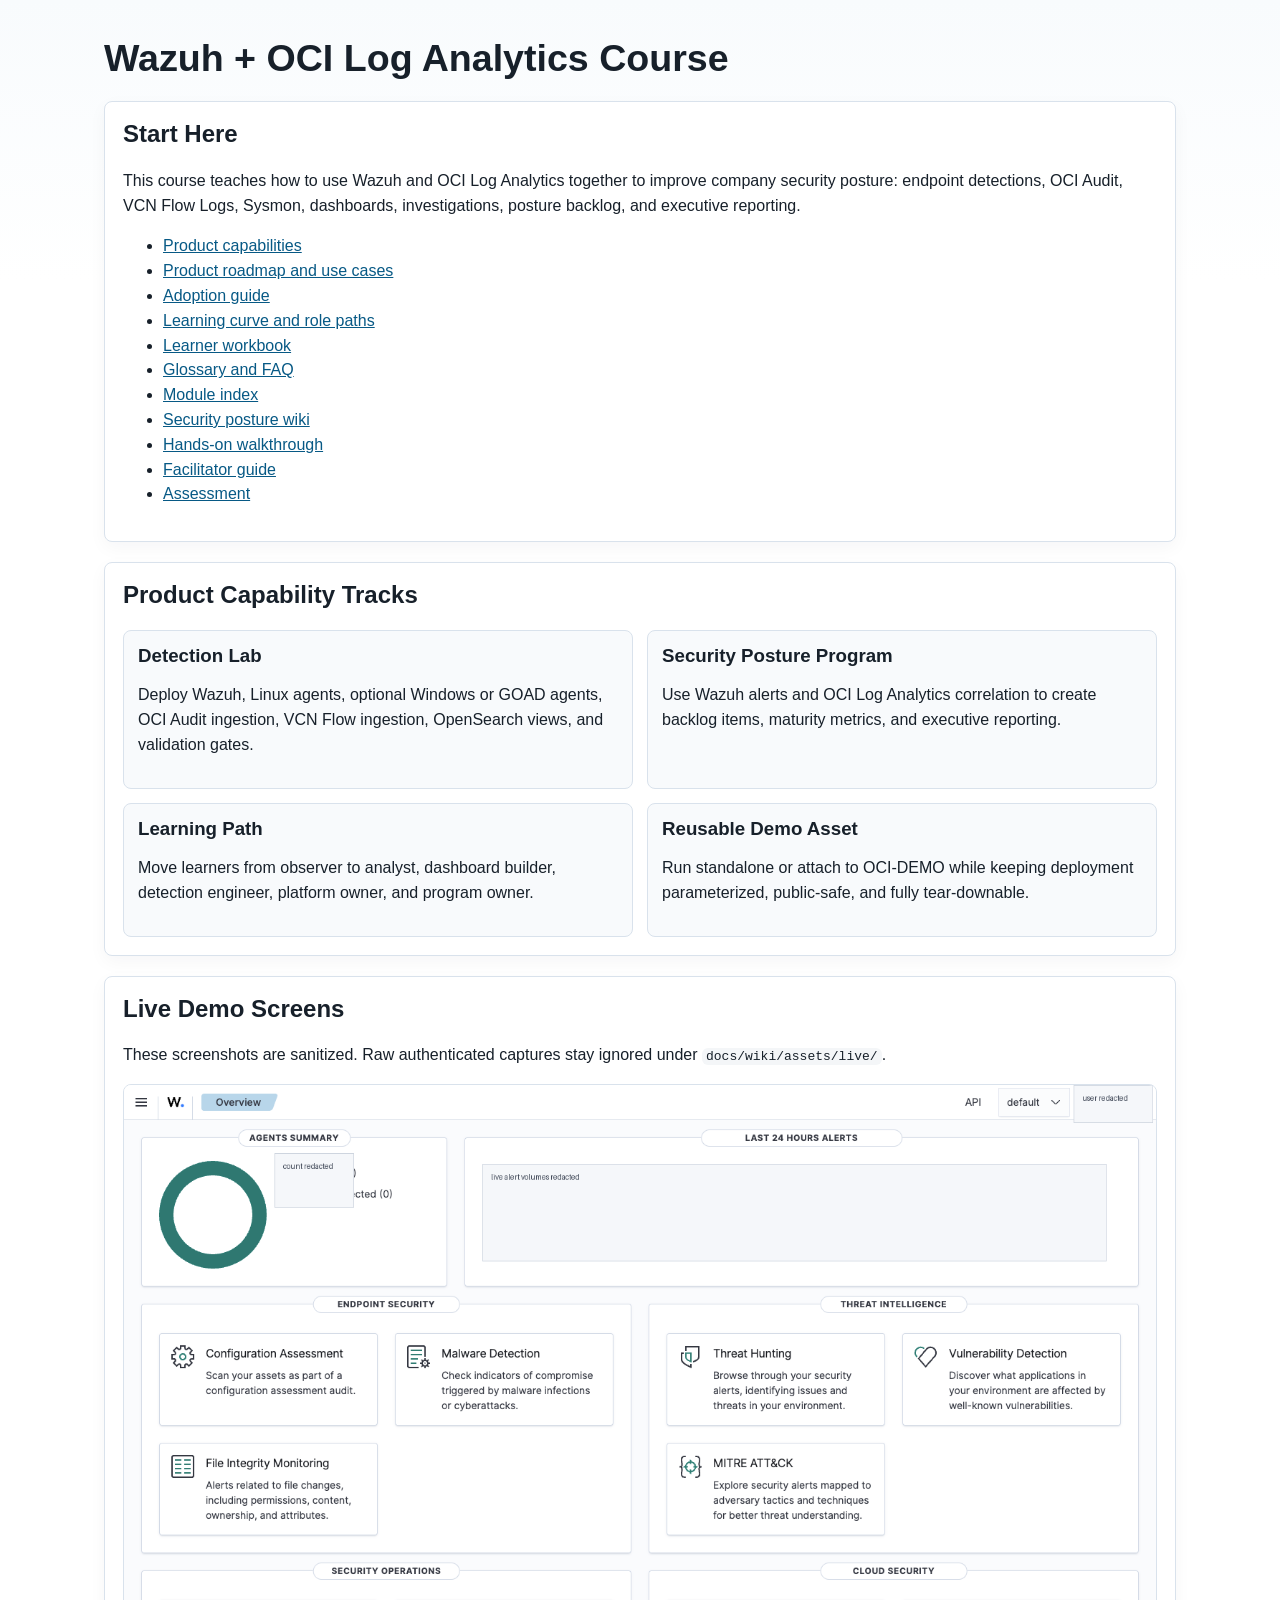
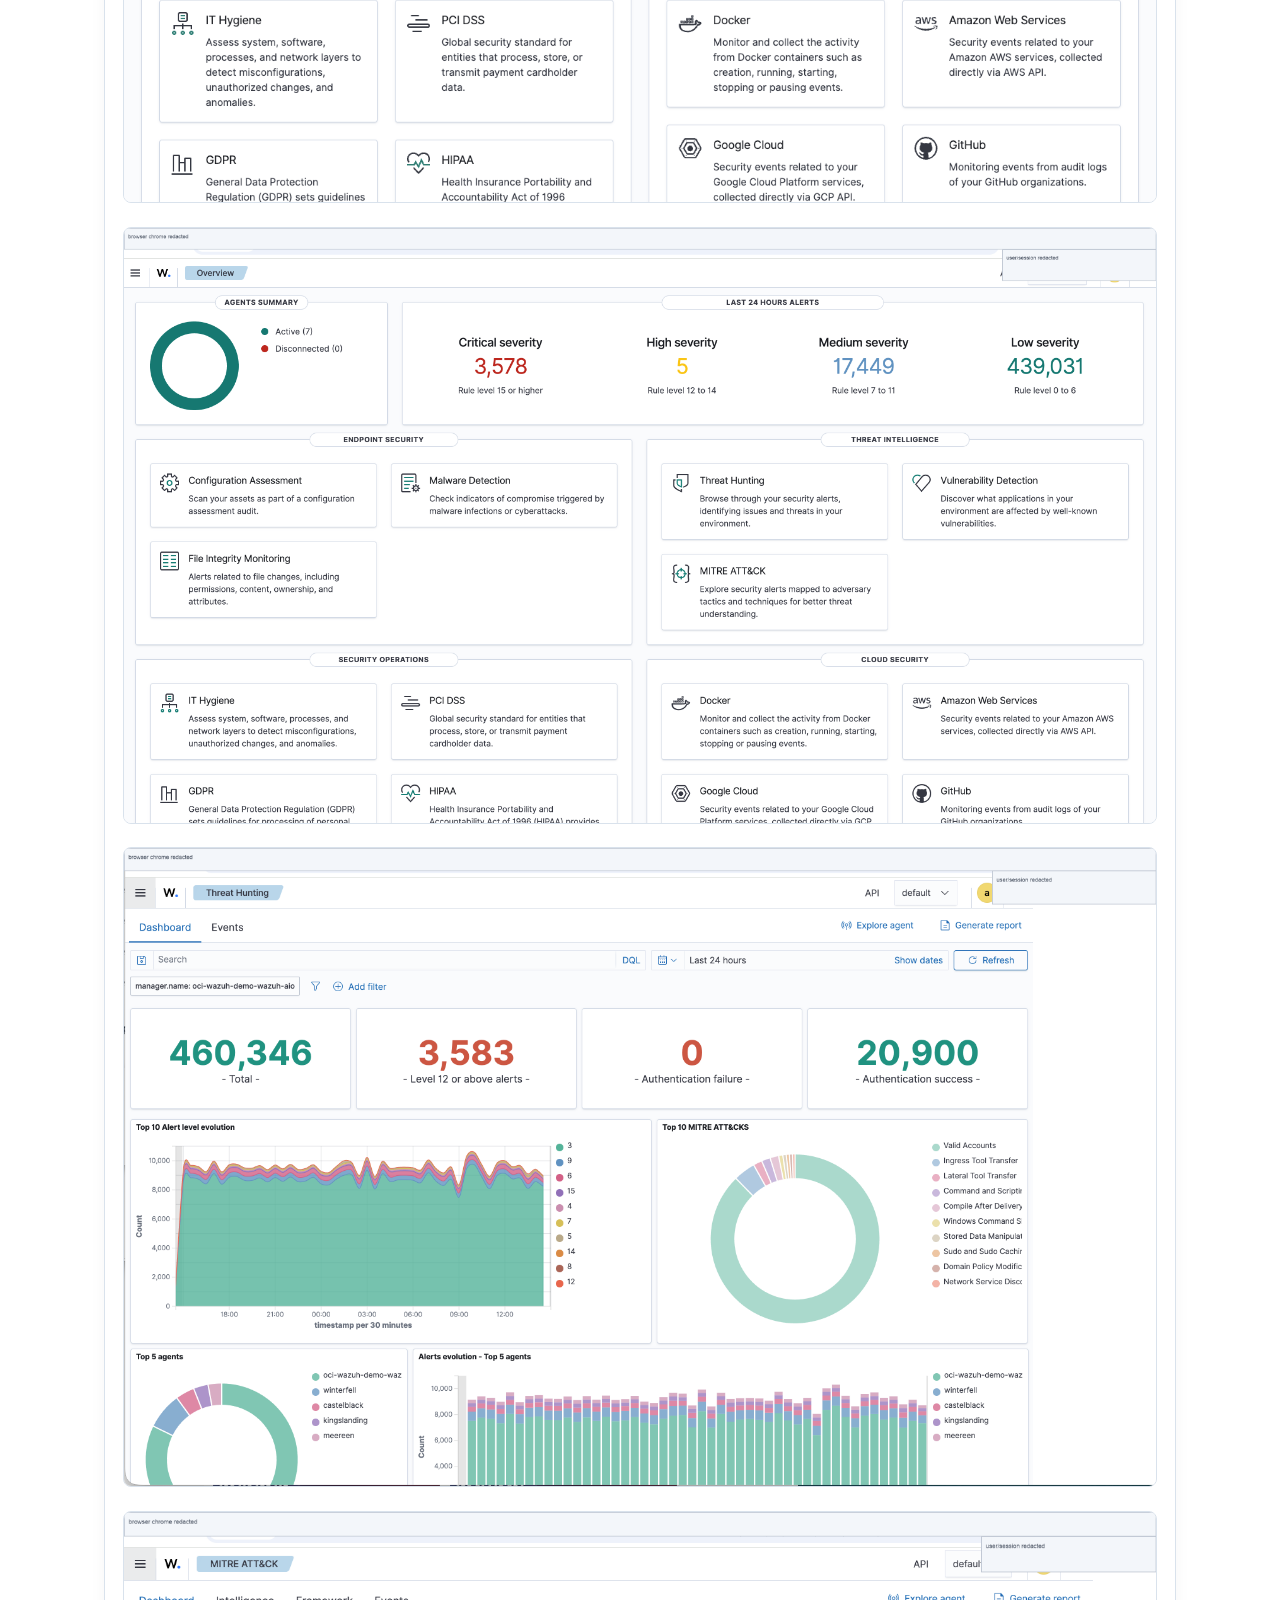
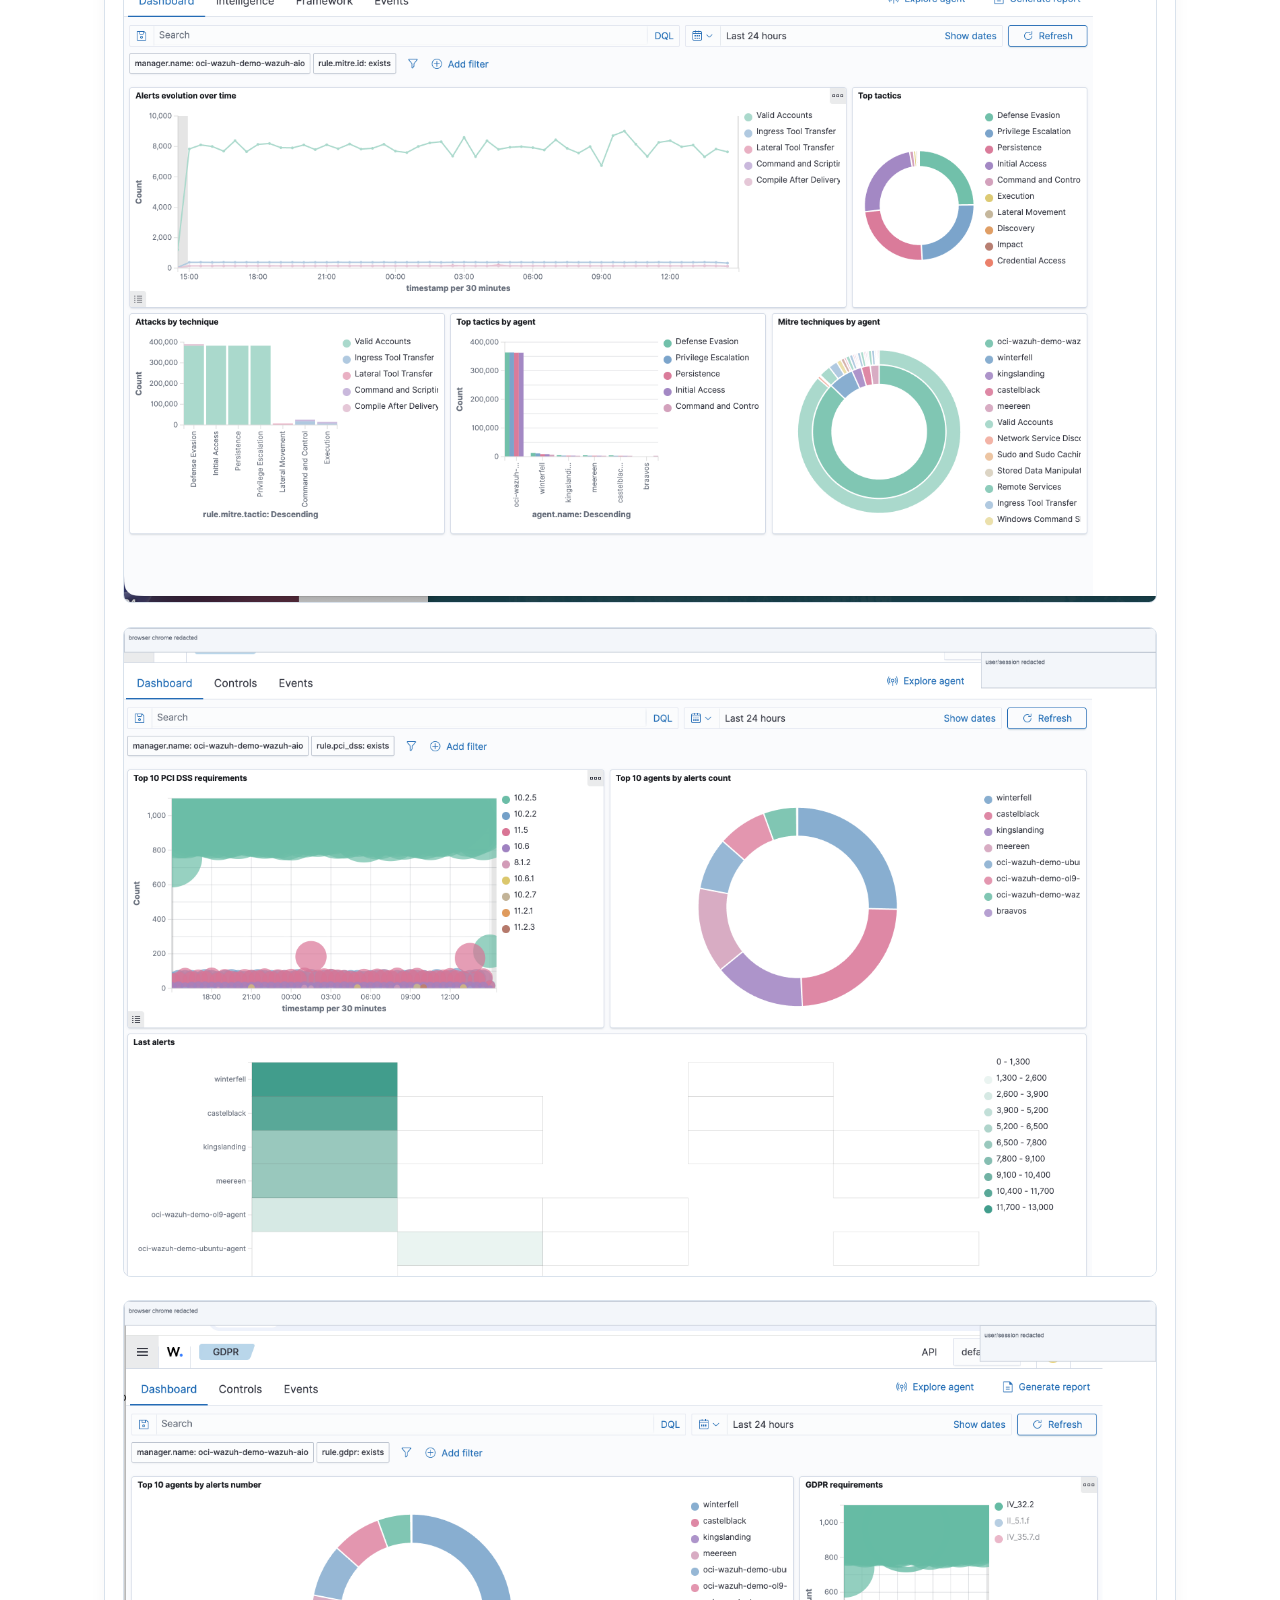
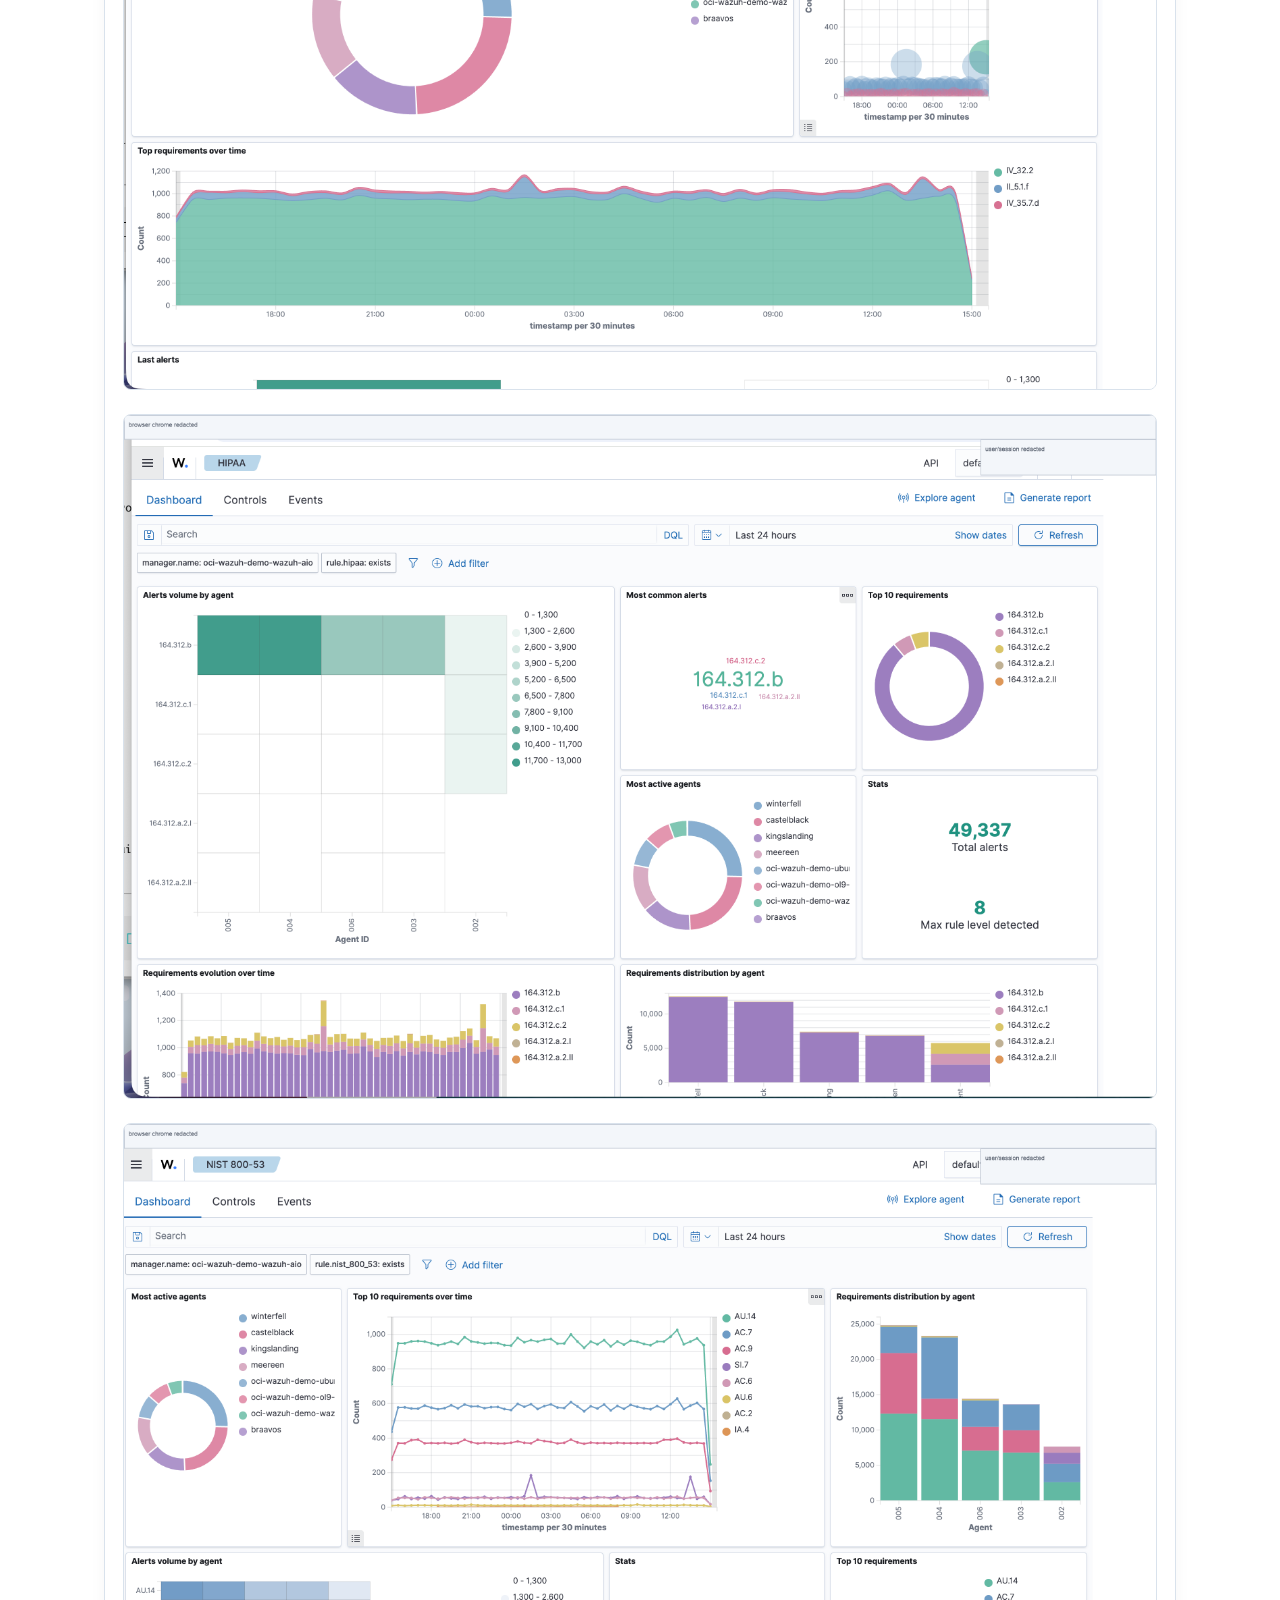
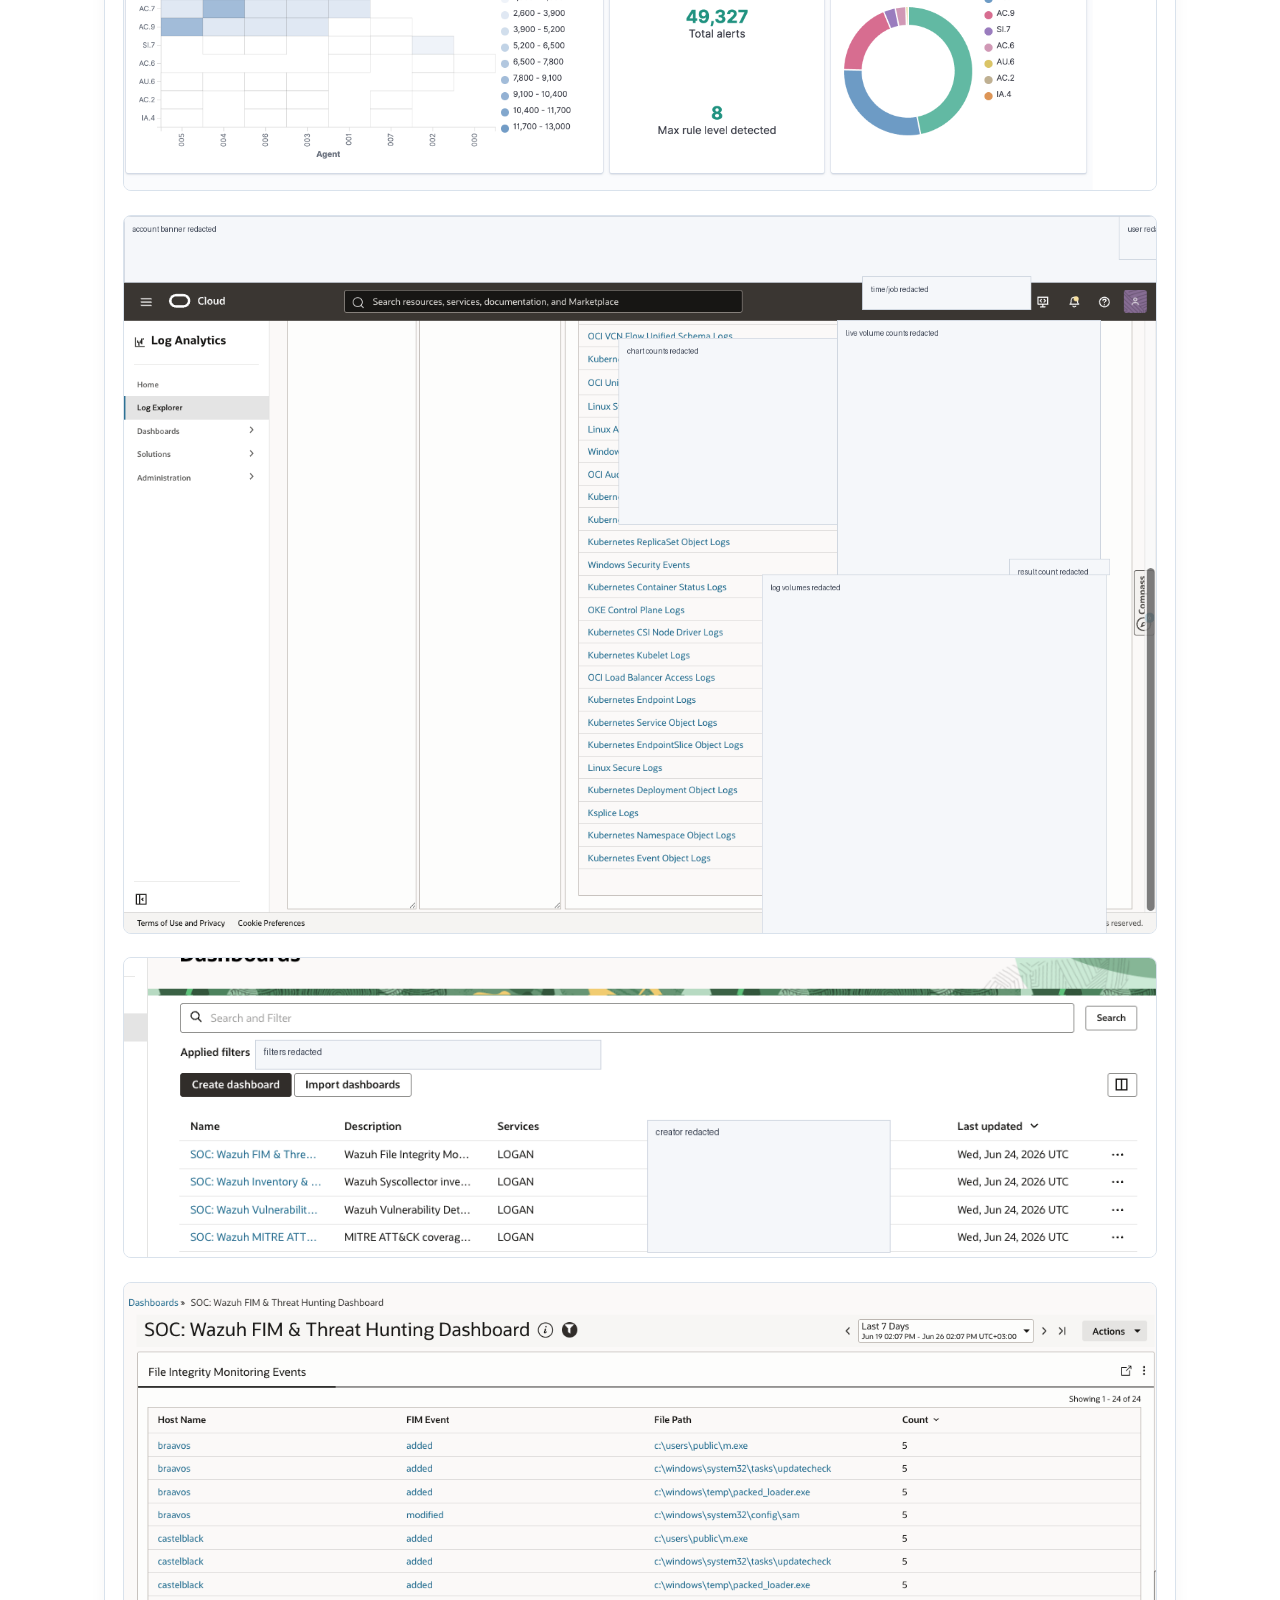
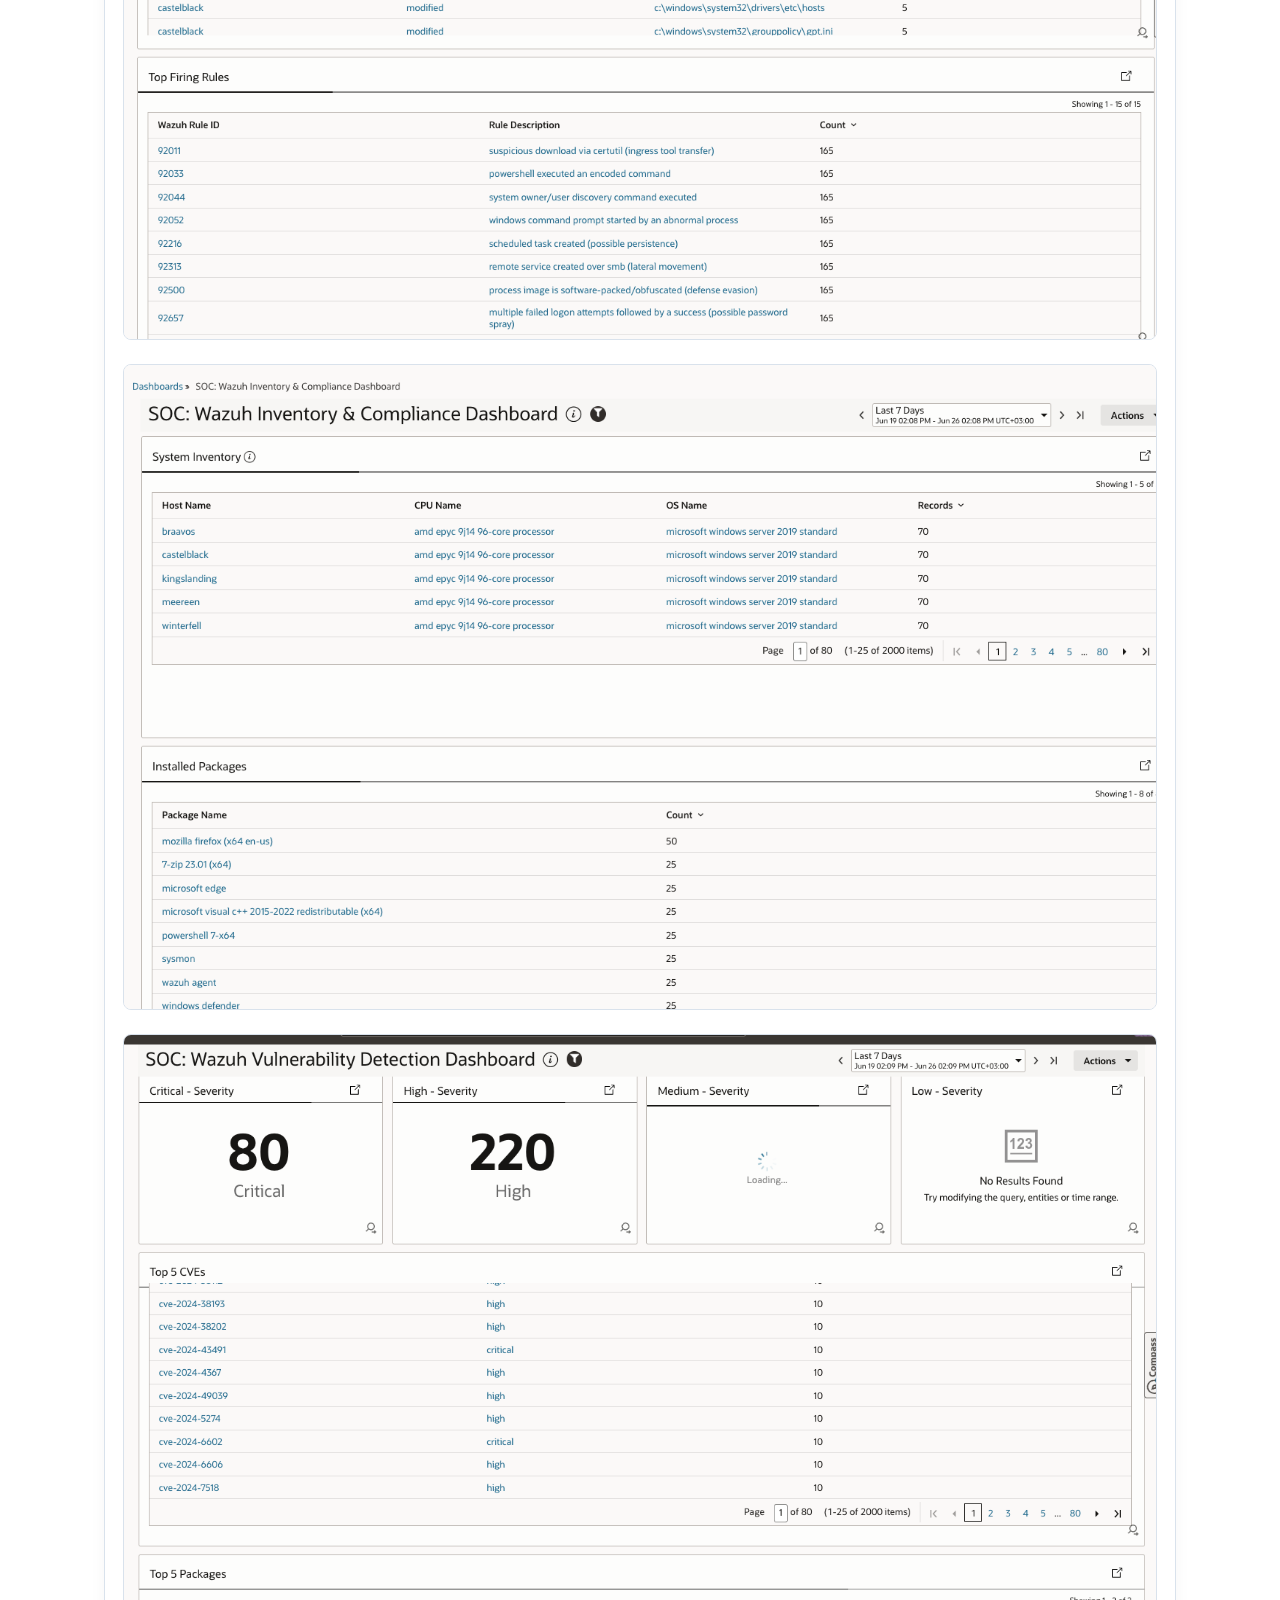
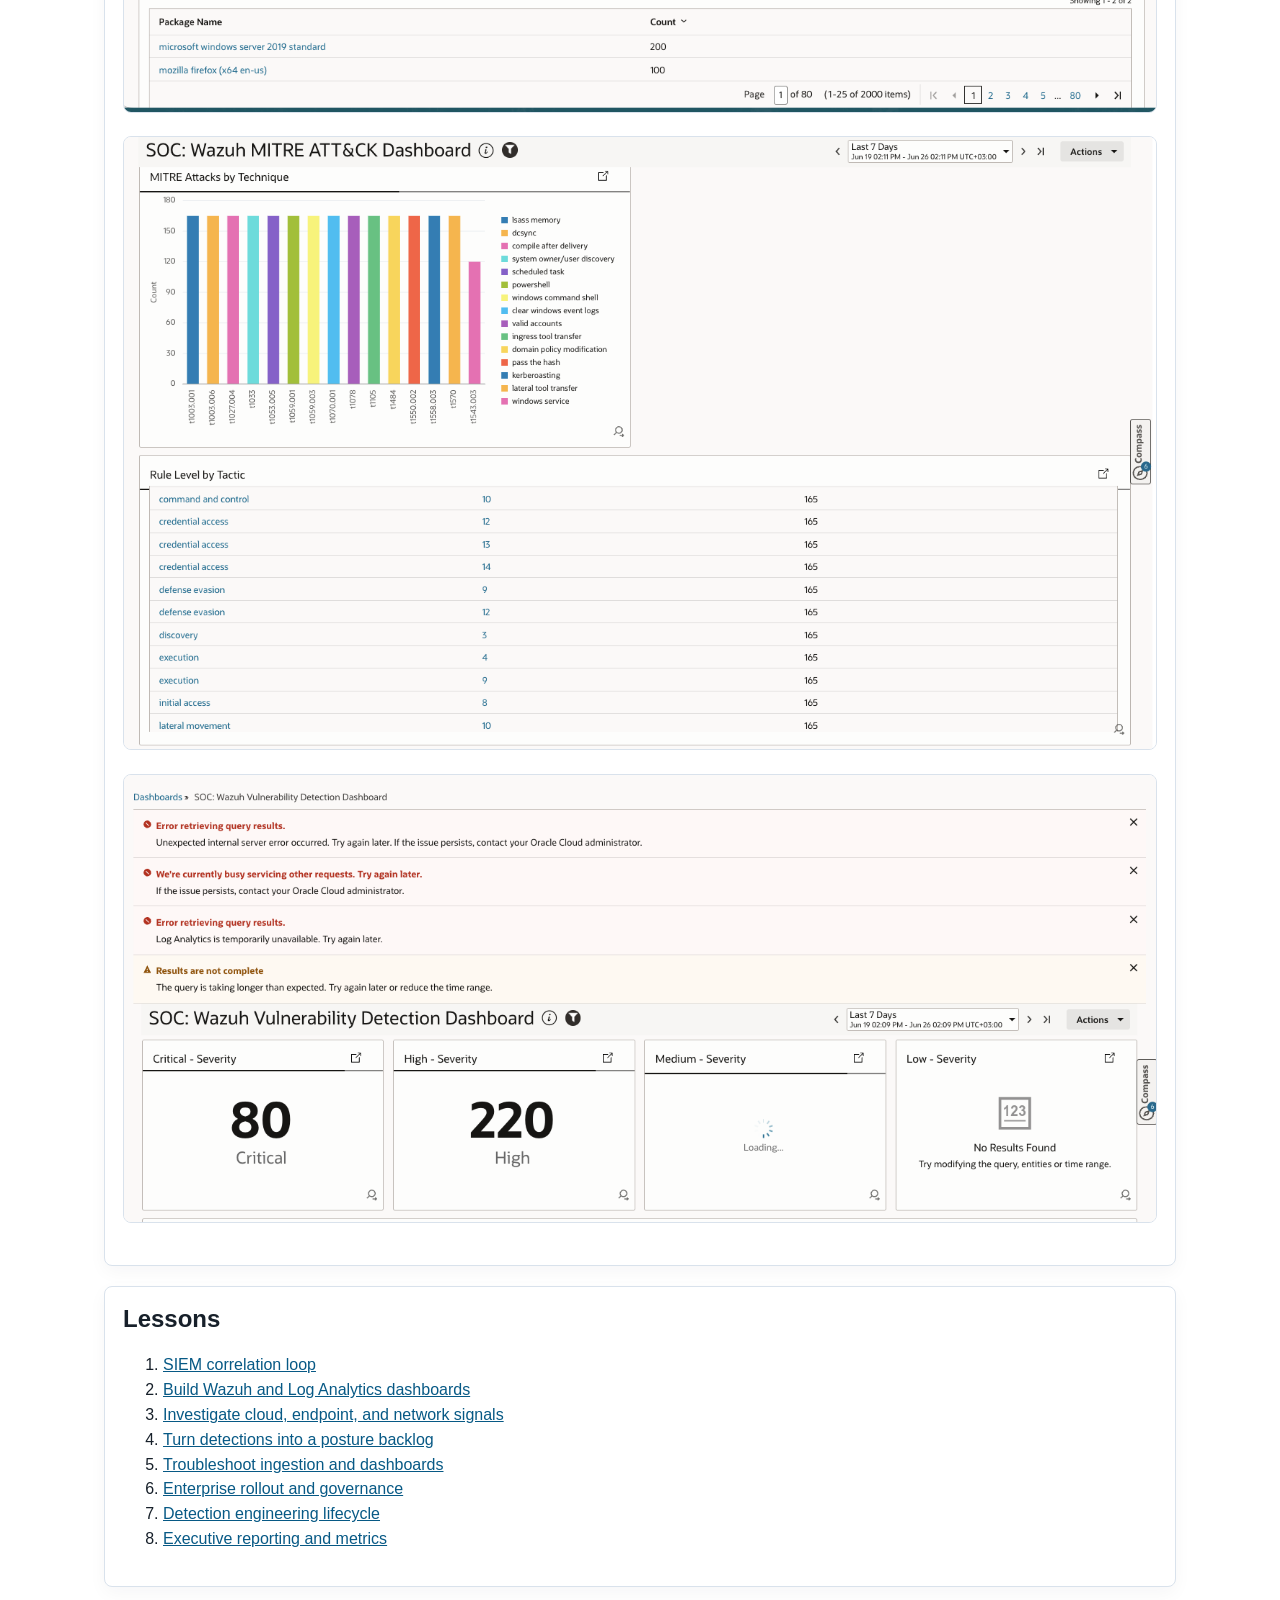
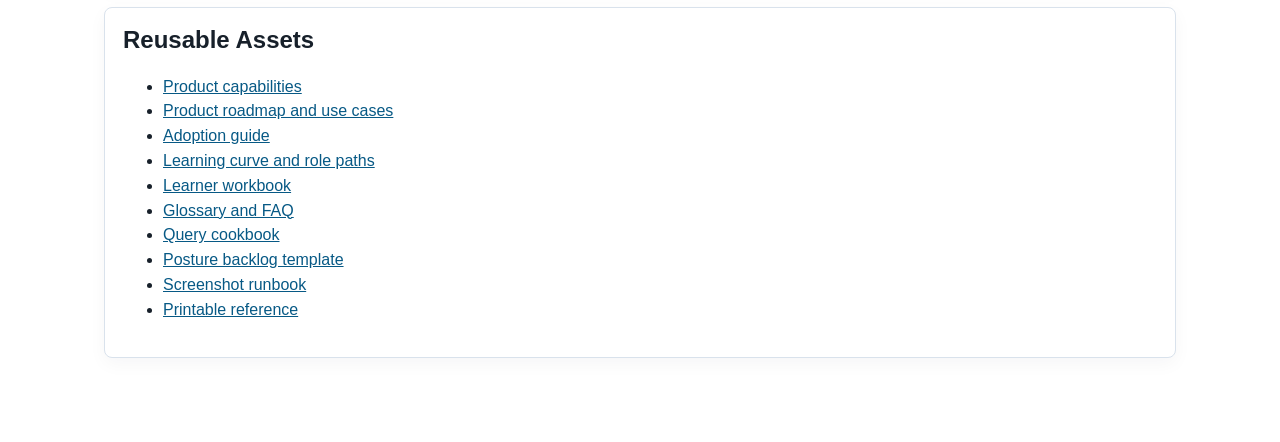
==== commit 0f303e44: "docs: expand Wazuh training screenshots" ====
--- a/docs/wiki/index.html
+++ b/docs/wiki/index.html
@@ -53,6 +53,13 @@
     <h2>Live Demo Screens</h2>
     <p>These screenshots are sanitized. Raw authenticated captures stay ignored under <code>docs/wiki/assets/live/</code>.</p>
     <p><img src="assets/wazuh-authenticated-overview-sanitized.png" alt="Authenticated Wazuh overview with live values redacted" width="100%"></p>
+    <p><img src="assets/wazuh-overview-live.png" alt="Wazuh overview showing active agents and last 24 hour severity counts with browser details redacted" width="100%"></p>
+    <p><img src="assets/wazuh-threat-hunting-dashboard.png" alt="Wazuh threat hunting dashboard with alert volume and MITRE widgets" width="100%"></p>
+    <p><img src="assets/wazuh-mitre-dashboard.png" alt="Wazuh MITRE ATT&CK dashboard with tactic and technique charts" width="100%"></p>
+    <p><img src="assets/wazuh-pci-dss-dashboard.png" alt="Wazuh PCI DSS dashboard with compliance widgets" width="100%"></p>
+    <p><img src="assets/wazuh-gdpr-dashboard.png" alt="Wazuh GDPR dashboard with control-mapped alerts" width="100%"></p>
+    <p><img src="assets/wazuh-hipaa-dashboard.png" alt="Wazuh HIPAA dashboard with requirement and agent widgets" width="100%"></p>
+    <p><img src="assets/wazuh-nist-800-53-dashboard.png" alt="Wazuh NIST 800-53 dashboard with control posture widgets" width="100%"></p>
     <p><img src="assets/oci-log-analytics-explorer-sanitized.png" alt="OCI Log Analytics Explorer with live values redacted" width="100%"></p>
     <p><img src="assets/logan-dashboard-list.png" alt="OCI Log Analytics Logan dashboard list with sensitive fields redacted" width="100%"></p>
     <p><img src="assets/logan-wazuh-fim-threat-hunting.png" alt="Logan Wazuh FIM and threat hunting dashboard" width="100%"></p>
